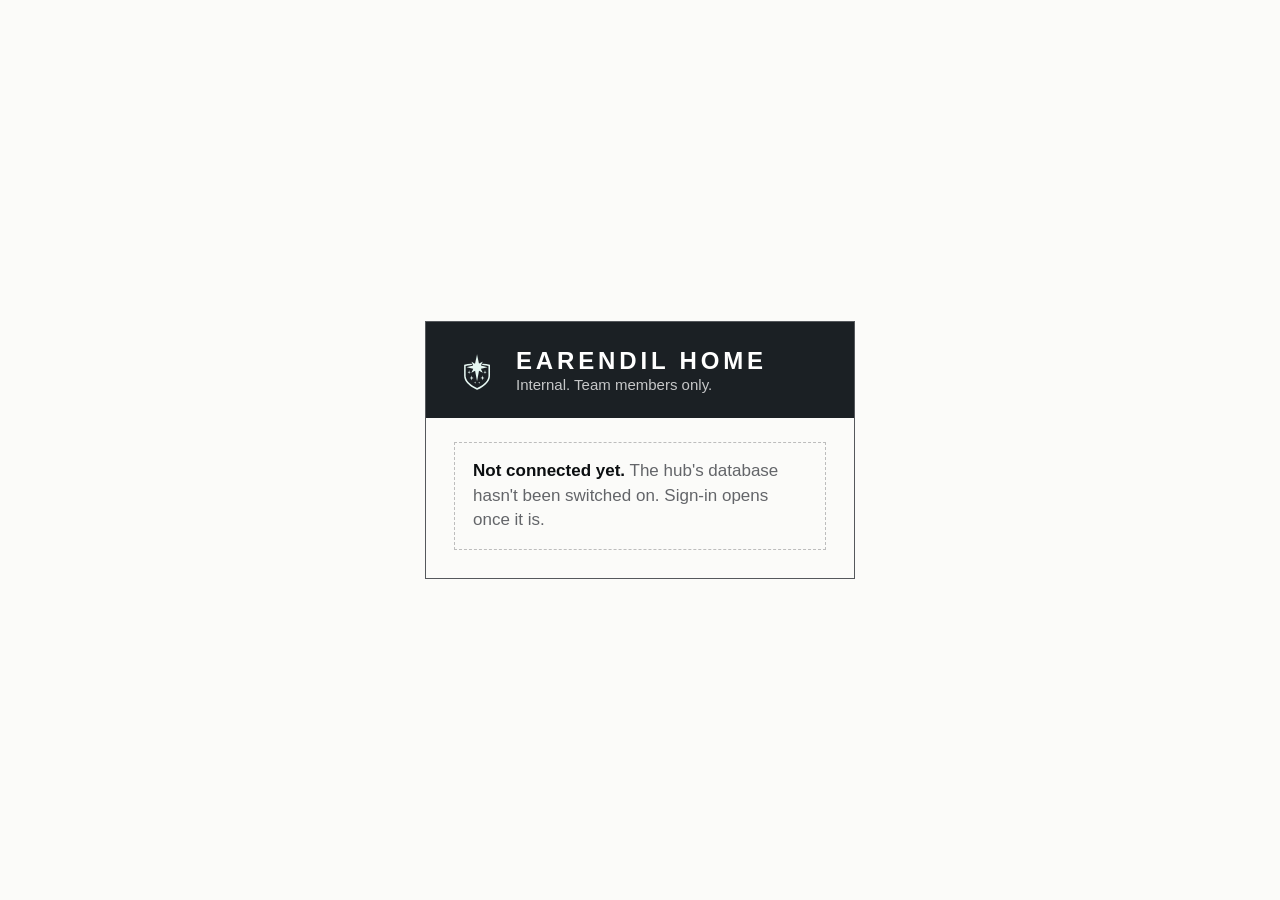
==== index.html @ f835bace "Earendil Home: hub front end Five sections (People, Home, Teams, Deal Tracker, CRM) in the light Ear" ====
<!doctype html>
<html lang="en">
<head>
<meta charset="utf-8">
<meta name="viewport" content="width=device-width, initial-scale=1">
<meta name="robots" content="noindex, nofollow">
<title>Earendil Home</title>
<link rel="icon" type="image/svg+xml" href="img/favicon.svg">
<link rel="preload" href="fonts/Rajdhani-SemiBold.woff2" as="font" type="font/woff2" crossorigin>
<link rel="stylesheet" href="css/app.css">
</head>
<body>
<div id="app"><p class="boot">Loading Earendil Home…</p></div>
<div id="layer"></div>
<div id="toast" role="status" aria-live="polite"></div>
<noscript><p class="boot">Earendil Home needs JavaScript switched on.</p></noscript>
<script type="module" src="js/app.js"></script>
</body>
</html>
---- css/app.css ----
/* Earendil Home. Light Earendil look (the Company Overview palette) applied to a tool.
   One colour: NATO bronze green, as a solid fill on a few boxes only. Never on text.
   Square corners, Rajdhani, bold box lines, no gradients, no status hues. */

@font-face { font-family: Rajdhani; font-weight: 400; font-display: swap; src: url("../fonts/Rajdhani-Regular.woff2") format("woff2"); }
@font-face { font-family: Rajdhani; font-weight: 500; font-display: swap; src: url("../fonts/Rajdhani-Medium.woff2") format("woff2"); }
@font-face { font-family: Rajdhani; font-weight: 600; font-display: swap; src: url("../fonts/Rajdhani-SemiBold.woff2") format("woff2"); }
@font-face { font-family: Rajdhani; font-weight: 700; font-display: swap; src: url("../fonts/Rajdhani-Bold.woff2") format("woff2"); }

:root {
  --ground: #FBFBF9;
  --ink: #0B0E10;
  --ink-2: #3F474C;
  --label: #55585C;
  --note: #636569;
  --panel: #F0F0F0;
  --band: #E4E4E4;
  --mid: #BDBDBD;
  --green: #4B5447;
  --chip: #1B2024;
  --white: #FFFFFF;
  --line: 1.6px solid #55585C;
  --hair: 1px solid rgba(11, 14, 16, 0.2);
  --font: Rajdhani, "Arial Narrow", Arial, sans-serif;
  --gutter: clamp(16px, 3.4vw, 44px);
  color-scheme: light;
}

*, *::before, *::after { box-sizing: border-box; }
html { -webkit-text-size-adjust: 100%; }
body {
  margin: 0; background: var(--ground); color: var(--ink);
  font-family: var(--font); font-size: 17px; font-weight: 500; line-height: 1.45;
  -webkit-font-smoothing: antialiased;
}
h1, h2, h3, h4, p, ul, ol, dl, dd, figure { margin: 0; padding: 0; }
ul, ol { list-style: none; }
button, input, select, textarea { font: inherit; color: inherit; border-radius: 0; }
button { cursor: pointer; background: none; border: 0; padding: 0; text-align: inherit; }
a { color: inherit; }
img { max-width: 100%; display: block; }
[hidden] { display: none !important; }
:focus-visible { outline: 2px solid var(--ink); outline-offset: 2px; }
.num { font-variant-numeric: tabular-nums; }
.boot { padding: 48px var(--gutter); color: var(--note); }

/* ---------- type ---------- */
.eyebrow { font-size: 13px; font-weight: 700; letter-spacing: 0.2em; text-transform: uppercase; color: var(--label); }
.h1 { font-size: clamp(34px, 4.4vw, 48px); font-weight: 700; line-height: 1.05; text-wrap: balance; }
.h2 { font-size: 24px; font-weight: 700; line-height: 1.15; }
.h3 { font-size: 19px; font-weight: 700; line-height: 1.2; }
.sub { color: var(--ink-2); }
.muted { color: var(--note); }
.small { font-size: 15px; }
.caps { font-size: 13px; font-weight: 700; letter-spacing: 0.14em; text-transform: uppercase; }

/* ---------- top bar and tabs ---------- */
.top { display: flex; align-items: center; justify-content: space-between; gap: 16px; padding: 16px var(--gutter) 14px; }
.brand { display: flex; align-items: center; gap: 12px; text-decoration: none; }
.brand__chip { width: 42px; height: 42px; background: var(--chip); display: grid; place-items: center; flex: none; }
.brand__chip img { width: 30px; height: 30px; }
.brand__name { font-size: 20px; font-weight: 700; letter-spacing: 0.16em; text-transform: uppercase; line-height: 1; }
.brand__name span { color: var(--label); font-weight: 600; }
.top__right { display: flex; align-items: center; gap: 16px; min-width: 0; }
.top__date { font-size: 13px; font-weight: 600; letter-spacing: 0.16em; text-transform: uppercase; color: var(--label); white-space: nowrap; }
.tabs-wrap { padding: 0 var(--gutter); overflow-x: auto; }
.tabs { display: grid; grid-template-columns: repeat(5, minmax(132px, 1fr)); border: var(--line); min-width: 660px; }
.tab {
  display: flex; align-items: baseline; justify-content: space-between; gap: 10px;
  padding: 13px 16px 12px; border-right: var(--line); text-decoration: none;
  font-size: 15px; font-weight: 700; letter-spacing: 0.14em; text-transform: uppercase; white-space: nowrap;
}
.tab:last-child { border-right: 0; }
.tab__n { font-size: 14px; font-weight: 600; letter-spacing: 0; color: var(--label); }
.tab:hover { background: var(--panel); }
.tab[aria-current="page"] { background: var(--green); color: var(--white); }
.tab[aria-current="page"] .tab__n { color: var(--white); opacity: 0.8; }

.notice { margin: 14px var(--gutter) 0; padding: 9px 14px; background: var(--band); font-size: 15px; font-weight: 600; display: flex; gap: 10px; align-items: baseline; flex-wrap: wrap; }
.notice b { font-weight: 700; letter-spacing: 0.14em; text-transform: uppercase; font-size: 13px; }

.page { padding: 34px var(--gutter) 90px; max-width: 1480px; margin: 0 auto; display: flex; flex-direction: column; gap: 28px; }
.page-head { display: flex; align-items: flex-end; justify-content: space-between; gap: 20px; flex-wrap: wrap; }
.page-head__text { display: flex; flex-direction: column; gap: 8px; min-width: 0; }
.actions { display: flex; gap: 10px; flex-wrap: wrap; align-items: center; }

/* ---------- buttons, tags ---------- */
.btn {
  display: inline-flex; align-items: center; justify-content: center; gap: 8px;
  padding: 9px 16px 8px; border: var(--line); background: var(--ground);
  font-size: 13px; font-weight: 700; letter-spacing: 0.14em; text-transform: uppercase; white-space: nowrap; text-decoration: none;
}
.btn:hover { background: var(--ink); color: var(--white); border-color: var(--ink); }
.btn--primary { background: var(--green); color: var(--white); border-color: var(--green); }
.btn--primary:hover { background: var(--ink); border-color: var(--ink); }
.btn--quiet { border: var(--hair); color: var(--ink-2); }
.btn--small { padding: 5px 10px 4px; font-size: 12px; }
.btn:disabled { opacity: 0.4; cursor: not-allowed; }
.btn:disabled:hover { background: var(--ground); color: inherit; border-color: #55585C; }
.link { text-decoration: underline; text-underline-offset: 3px; text-decoration-thickness: 1px; font-weight: 600; }
.link:hover { text-decoration-thickness: 2px; }
.tag { display: inline-block; padding: 2px 8px 1px; border: 1px solid var(--label); font-size: 12px; font-weight: 700; letter-spacing: 0.12em; text-transform: uppercase; color: var(--ink-2); white-space: nowrap; line-height: 1.5; }
.tag--solid { background: var(--ink); border-color: var(--ink); color: var(--white); }
.tag--grey { background: var(--band); border-color: var(--band); color: var(--ink); }
.sq { display: inline-block; width: 8px; height: 8px; background: var(--ink); margin-right: 7px; transform: translateY(-1px); flex: none; }
.sq--open { background: transparent; border: 1.6px solid var(--label); }

/* ---------- panels ---------- */
.grid { display: grid; gap: 22px; grid-template-columns: repeat(12, minmax(0, 1fr)); }
.span-8 { grid-column: span 8; } .span-7 { grid-column: span 7; } .span-6 { grid-column: span 6; }
.span-5 { grid-column: span 5; } .span-4 { grid-column: span 4; } .span-12 { grid-column: span 12; }
.panel { border: var(--line); background: var(--ground); display: flex; flex-direction: column; min-width: 0; }
.panel__head { display: flex; align-items: center; justify-content: space-between; gap: 12px; padding: 12px 18px 11px; border-bottom: var(--line); }
.panel__body { padding: 18px; display: flex; flex-direction: column; gap: 14px; flex: 1; min-width: 0; }
.panel--grey { background: var(--panel); }
.empty { padding: 16px 18px; border: 1px dashed var(--mid); color: var(--note); display: flex; flex-direction: column; gap: 10px; align-items: flex-start; }
.empty b { color: var(--ink); font-weight: 700; }

/* mission block with HUD brackets */
.mission { position: relative; padding: 34px 38px 30px; border: var(--line); display: flex; flex-direction: column; gap: 16px; min-width: 0; }
.mission::before, .mission::after { content: ""; position: absolute; width: 22px; height: 22px; pointer-events: none; }
.mission::before { top: 12px; left: 12px; border-top: 1.6px solid var(--label); border-left: 1.6px solid var(--label); }
.mission::after { bottom: 12px; right: 12px; border-bottom: 1.6px solid var(--label); border-right: 1.6px solid var(--label); }
.mission__line { font-size: clamp(30px, 3.8vw, 46px); font-weight: 700; line-height: 1.06; text-wrap: balance; max-width: 20ch; }
.mission__tag { font-size: 20px; font-weight: 700; letter-spacing: 0.04em; }
.mission__about { max-width: 66ch; color: var(--ink-2); }
.facts { display: flex; flex-wrap: wrap; border-top: var(--hair); margin-top: 6px; }
.fact { padding: 12px 22px 0 0; margin-right: 22px; display: flex; flex-direction: column; gap: 2px; }
.fact__v { font-size: 19px; font-weight: 700; line-height: 1.2; }

/* stats */
.stats { display: grid; grid-template-columns: repeat(5, minmax(0, 1fr)); border: var(--line); }
.stat { padding: 14px 18px 13px; border-right: var(--line); display: flex; flex-direction: column; gap: 2px; min-width: 0; }
.stat:last-child { border-right: 0; }
.stat__v { font-size: 32px; font-weight: 700; line-height: 1.05; font-variant-numeric: tabular-nums; }
.stat__note { font-size: 14px; color: var(--note); line-height: 1.3; }
.bignum { font-size: 68px; font-weight: 700; line-height: 0.95; font-variant-numeric: tabular-nums; }

/* stage bars (home) */
.stagebars { display: flex; flex-direction: column; gap: 7px; }
.stagebar { display: grid; grid-template-columns: 124px 1fr 22px; gap: 10px; align-items: center; font-size: 15px; font-weight: 600; }
.stagebar__track { height: 12px; background: var(--band); }
.stagebar__fill { height: 100%; background: var(--label); }
.stagebar--done .stagebar__fill { background: var(--green); }

/* lists */
.rows { display: flex; flex-direction: column; }
.row { display: flex; align-items: baseline; gap: 12px; padding: 10px 0; border-top: var(--hair); min-width: 0; }
.row:first-child { border-top: 0; padding-top: 0; }
.row:last-child { padding-bottom: 0; }
.row__main { flex: 1; min-width: 0; }
.row__title { font-weight: 600; overflow-wrap: anywhere; }
.row__meta { font-size: 14px; color: var(--note); }
.row__date { flex: none; width: 118px; font-size: 14px; font-weight: 700; letter-spacing: 0.06em; text-transform: uppercase; color: var(--ink-2); }
.row .tag { flex: none; align-self: center; }
.two-col { display: grid; grid-template-columns: repeat(2, minmax(0, 1fr)); gap: 18px 32px; align-items: start; }
.rowbtn { display: block; width: 100%; }
.rowbtn:hover .row__title { text-decoration: underline; text-underline-offset: 3px; }
.check { flex: none; width: 18px; height: 18px; border: var(--line); display: grid; place-items: center; transform: translateY(3px); background: var(--ground); }
.check[aria-checked="true"] { background: var(--ink); border-color: var(--ink); }
.check[aria-checked="true"]::after { content: ""; width: 8px; height: 8px; background: var(--white); }
.check[aria-checked="mixed"]::after { content: ""; width: 8px; height: 3px; background: var(--ink); }
.done .row__title { color: var(--note); text-decoration: line-through; }

.progress { height: 10px; background: var(--band); }
.progress__fill { height: 100%; background: var(--label); max-width: 100%; }
.goal { display: flex; flex-direction: column; gap: 6px; padding: 12px 0; border-top: var(--hair); }
.goal:first-child { border-top: 0; padding-top: 0; }
.goal__top { display: flex; justify-content: space-between; gap: 12px; align-items: baseline; }

/* products */
.prod-rows { display: flex; flex-direction: column; }
.prod-row { display: grid; grid-template-columns: 150px 1fr; gap: 18px; padding: 14px 0; border-top: var(--hair); }
.prod-row:first-child { border-top: 0; padding-top: 0; }
.prod-list { display: grid; grid-template-columns: repeat(auto-fill, minmax(230px, 1fr)); gap: 12px 22px; }
.prod__name { font-weight: 700; text-transform: uppercase; letter-spacing: 0.06em; }

/* people */
.cards { display: grid; grid-template-columns: repeat(auto-fill, minmax(290px, 1fr)); gap: 22px; }
.card { border: var(--line); background: var(--ground); display: flex; flex-direction: column; min-width: 0; text-align: left; width: 100%; }
button.card:hover, a.card:hover { background: var(--panel); }
.card__top { display: flex; gap: 14px; align-items: center; padding: 16px 18px; }
.avatar { width: 46px; height: 46px; background: var(--ink); color: var(--white); display: grid; place-items: center; font-weight: 700; font-size: 18px; letter-spacing: 0.04em; flex: none; }
.avatar--s { width: 26px; height: 26px; font-size: 11px; }
.avatar--l { width: 64px; height: 64px; font-size: 24px; }
.card__body { padding: 0 18px 16px; display: flex; flex-direction: column; gap: 6px; flex: 1; }
.card__foot { display: flex; gap: 16px; flex-wrap: wrap; padding: 10px 18px 9px; border-top: var(--hair); font-size: 14px; color: var(--ink-2); font-weight: 600; }
.sources { display: grid; grid-template-columns: repeat(3, minmax(0, 1fr)); border: var(--hair); }
.source { padding: 10px 14px; border-right: var(--hair); display: flex; flex-direction: column; gap: 2px; }
.source:last-child { border-right: 0; }

/* org tree */
.tree, .tree ul { display: flex; flex-direction: column; gap: 8px; }
.tree ul { margin: 8px 0 0 22px; padding-left: 20px; border-left: var(--line); }
.node { display: inline-flex; align-items: center; gap: 10px; padding: 7px 14px 6px 8px; border: var(--line); background: var(--ground); align-self: flex-start; }
.node:hover { background: var(--panel); }
.chips { display: flex; flex-wrap: wrap; gap: 8px; }
.person-chip { display: inline-flex; align-items: center; gap: 8px; padding: 3px 10px 3px 3px; border: var(--hair); font-weight: 600; font-size: 15px; background: var(--ground); }
.person-chip:hover { background: var(--panel); }

/* deals board */
.seg { display: inline-flex; border: var(--line); }
.seg button { padding: 7px 14px 6px; font-size: 13px; font-weight: 700; letter-spacing: 0.14em; text-transform: uppercase; border-right: var(--line); }
.seg button:last-child { border-right: 0; }
.seg button[aria-pressed="true"] { background: var(--ink); color: var(--white); }
.board-wrap { overflow-x: auto; }
.board { display: grid; grid-template-columns: repeat(5, minmax(226px, 1fr)); gap: 14px; min-width: 1190px; align-items: start; }
.col { border: var(--line); background: var(--panel); display: flex; flex-direction: column; min-height: 240px; }
.col__head { display: flex; justify-content: space-between; align-items: center; gap: 8px; min-height: 42px; padding: 0 12px; border-bottom: var(--line); background: var(--band); line-height: 1.2; }
.col--signed .col__head { background: var(--green); color: var(--white); }
.col__body { padding: 10px; display: flex; flex-direction: column; gap: 10px; flex: 1; }
.col.is-over { outline: 2px solid var(--ink); outline-offset: -2px; }
.deal { border: var(--hair); border-color: var(--label); background: var(--ground); padding: 11px 12px 10px; display: flex; flex-direction: column; gap: 5px; width: 100%; cursor: grab; }
.deal:hover { border-color: var(--ink); box-shadow: inset 0 0 0 1px var(--ink); }
.deal__name { font-weight: 700; font-size: 18px; line-height: 1.15; overflow-wrap: anywhere; }
.deal__meta { font-size: 14px; color: var(--note); line-height: 1.3; }
.deal__foot { display: flex; justify-content: space-between; align-items: center; gap: 8px; margin-top: 4px; font-size: 14px; font-weight: 600; }
.stalled { font-weight: 700; white-space: nowrap; }
.col__none { color: var(--note); font-size: 14px; padding: 4px 2px; }

/* tables */
.table-wrap { overflow-x: auto; border: var(--line); }
table { border-collapse: collapse; width: 100%; font-size: 16px; }
th { text-align: left; font-size: 12px; font-weight: 700; letter-spacing: 0.14em; text-transform: uppercase; color: var(--label); padding: 10px 14px 9px; border-bottom: var(--line); white-space: nowrap; background: var(--panel); }
td { padding: 10px 14px; border-top: var(--hair); vertical-align: top; }
tbody tr:first-child td { border-top: 0; }
tbody tr.clickable:hover { background: var(--panel); cursor: pointer; }
td.tight, th.tight { width: 1%; white-space: nowrap; }
td .name { font-weight: 700; }
.filters { display: flex; gap: 8px; flex-wrap: wrap; align-items: center; }
.filter { padding: 6px 12px 5px; border: var(--hair); font-size: 13px; font-weight: 700; letter-spacing: 0.12em; text-transform: uppercase; display: inline-flex; gap: 8px; align-items: baseline; background: var(--ground); }
.filter span { color: var(--label); letter-spacing: 0; font-weight: 600; }
.filter:hover { border-color: var(--ink); }
.filter[aria-pressed="true"] { background: var(--ink); color: var(--white); border-color: var(--ink); }
.filter[aria-pressed="true"] span { color: var(--white); opacity: 0.75; }
.search { flex: 1 1 240px; max-width: 380px; }
.selbar { position: sticky; bottom: 14px; display: flex; align-items: center; justify-content: space-between; gap: 14px; flex-wrap: wrap; padding: 12px 16px; background: var(--chip); color: var(--white); }
.selbar .btn { background: transparent; color: var(--white); border-color: var(--white); }
.selbar .btn:hover { background: var(--white); color: var(--ink); }

/* forms */
.input, .select, .textarea { width: 100%; padding: 9px 11px 8px; border: var(--line); background: var(--white); font-size: 17px; font-weight: 500; }
.textarea { min-height: 84px; resize: vertical; line-height: 1.4; }
.input::placeholder, .textarea::placeholder { color: var(--mid); }
.field { display: flex; flex-direction: column; gap: 5px; min-width: 0; }
.field__label { font-size: 12px; font-weight: 700; letter-spacing: 0.14em; text-transform: uppercase; color: var(--label); }
.field__hint { font-size: 14px; color: var(--note); }
.form { display: grid; grid-template-columns: repeat(2, minmax(0, 1fr)); gap: 16px 18px; }
.form .wide { grid-column: 1 / -1; }
.picks { border: var(--line); background: var(--white); max-height: 168px; overflow-y: auto; padding: 6px 10px; display: flex; flex-direction: column; }
.pick { display: flex; gap: 10px; align-items: center; padding: 4px 0; font-size: 16px; }
.pick input { width: 16px; height: 16px; accent-color: var(--ink); flex: none; }
.form-error { grid-column: 1 / -1; padding: 9px 12px; background: var(--ink); color: var(--white); font-weight: 600; }
.inline-add { display: flex; gap: 8px; }
.inline-add .input { flex: 1; }

/* drawer and dialog */
.scrim { position: fixed; inset: 0; background: rgba(11, 14, 16, 0.45); z-index: 40; display: flex; justify-content: flex-end; }
.scrim--center { justify-content: center; align-items: flex-start; padding: 5vh 16px; overflow-y: auto; z-index: 60; }
.drawer { width: min(620px, 100%); height: 100%; background: var(--ground); border-left: var(--line); display: flex; flex-direction: column; }
.drawer__head { display: flex; justify-content: space-between; align-items: flex-start; gap: 14px; padding: 20px 24px 16px; border-bottom: var(--line); }
.drawer__body { padding: 22px 24px 40px; overflow-y: auto; display: flex; flex-direction: column; gap: 24px; flex: 1; }
.dialog { width: min(680px, 100%); background: var(--ground); border: var(--line); display: flex; flex-direction: column; }
.dialog__head { display: flex; justify-content: space-between; align-items: center; gap: 14px; padding: 16px 22px 14px; border-bottom: var(--line); }
.dialog__body { padding: 20px 22px; }
.dialog__foot { display: flex; justify-content: space-between; gap: 12px; flex-wrap: wrap; padding: 14px 22px; border-top: var(--line); background: var(--panel); }
.x { width: 34px; height: 34px; border: var(--hair); display: grid; place-items: center; font-size: 20px; line-height: 1; flex: none; }
.x:hover { background: var(--ink); color: var(--white); }
.block { display: flex; flex-direction: column; gap: 10px; min-width: 0; }
.kv { display: grid; grid-template-columns: 132px 1fr; gap: 8px 16px; }
.kv dt { font-size: 12px; font-weight: 700; letter-spacing: 0.14em; text-transform: uppercase; color: var(--label); padding-top: 4px; }
.kv dd { min-width: 0; overflow-wrap: anywhere; }
.prose { white-space: pre-wrap; overflow-wrap: anywhere; }
.confirm { padding: 12px 14px; background: var(--band); display: flex; flex-direction: column; gap: 4px; }
.stage-pick { display: grid; grid-template-columns: repeat(5, 1fr); border: var(--line); }
.stage-pick button { padding: 8px 4px 7px; font-size: 12px; font-weight: 700; letter-spacing: 0.08em; text-transform: uppercase; border-right: var(--line); text-align: center; line-height: 1.2; }
.stage-pick button:last-child { border-right: 0; }
.stage-pick button:hover { background: var(--panel); }
.stage-pick button[aria-pressed="true"] { background: var(--green); color: var(--white); }
.note { padding: 10px 0; border-top: var(--hair); }
.note:first-child { border-top: 0; padding-top: 0; }

/* sign-in */
.gate { min-height: 100vh; display: grid; place-items: center; padding: 32px 16px; }
.gate__box { width: min(430px, 100%); border: var(--line); background: var(--ground); position: relative; }
.gate__head { background: var(--chip); color: var(--white); padding: 26px 28px 22px; display: flex; align-items: center; gap: 16px; }
.gate__head img { width: 46px; height: 46px; }
.gate__title { font-size: 24px; font-weight: 700; letter-spacing: 0.16em; text-transform: uppercase; line-height: 1.1; }
.gate__body { padding: 24px 28px 28px; display: flex; flex-direction: column; gap: 16px; }

#toast { position: fixed; left: 50%; bottom: 26px; transform: translateX(-50%); z-index: 80; background: var(--ink); color: var(--white); padding: 10px 18px 9px; font-weight: 600; max-width: calc(100vw - 32px); }
#toast:empty { display: none; }

/* ---------- narrow screens ---------- */
@media (max-width: 1080px) {
  .span-8, .span-7, .span-6, .span-5, .span-4 { grid-column: span 12; }
  .stats { grid-template-columns: repeat(2, minmax(0, 1fr)); }
  .stat { border-bottom: var(--line); }
  .stat:nth-child(even) { border-right: 0; }
  .stat:last-child { border-bottom: 0; grid-column: 1 / -1; }
}
@media (max-width: 640px) {
  body { font-size: 16px; }
  .top__date { display: none; }
  .mission { padding: 28px 22px 24px; }
  .form { grid-template-columns: 1fr; }
  .prod-row { grid-template-columns: 1fr; gap: 8px; }
  .kv { grid-template-columns: 1fr; gap: 2px 0; }
  .kv dd { padding-bottom: 8px; }
  .two-col { grid-template-columns: 1fr; }
  .row:has(> .row__date) { flex-wrap: wrap; row-gap: 2px; }
  .row__date { width: 100%; }
  .sources { grid-template-columns: 1fr; }
  .source { border-right: 0; border-bottom: var(--hair); }
  .source:last-child { border-bottom: 0; }
  .drawer__head, .drawer__body { padding-left: 16px; padding-right: 16px; }
  .scrim--center { padding: 0; }
  .dialog { min-height: 100vh; border: 0; }
}
@media (prefers-reduced-motion: no-preference) {
  .drawer { animation: slide 0.18s ease-out; }
  @keyframes slide { from { transform: translateX(24px); opacity: 0; } to { transform: none; opacity: 1; } }
}
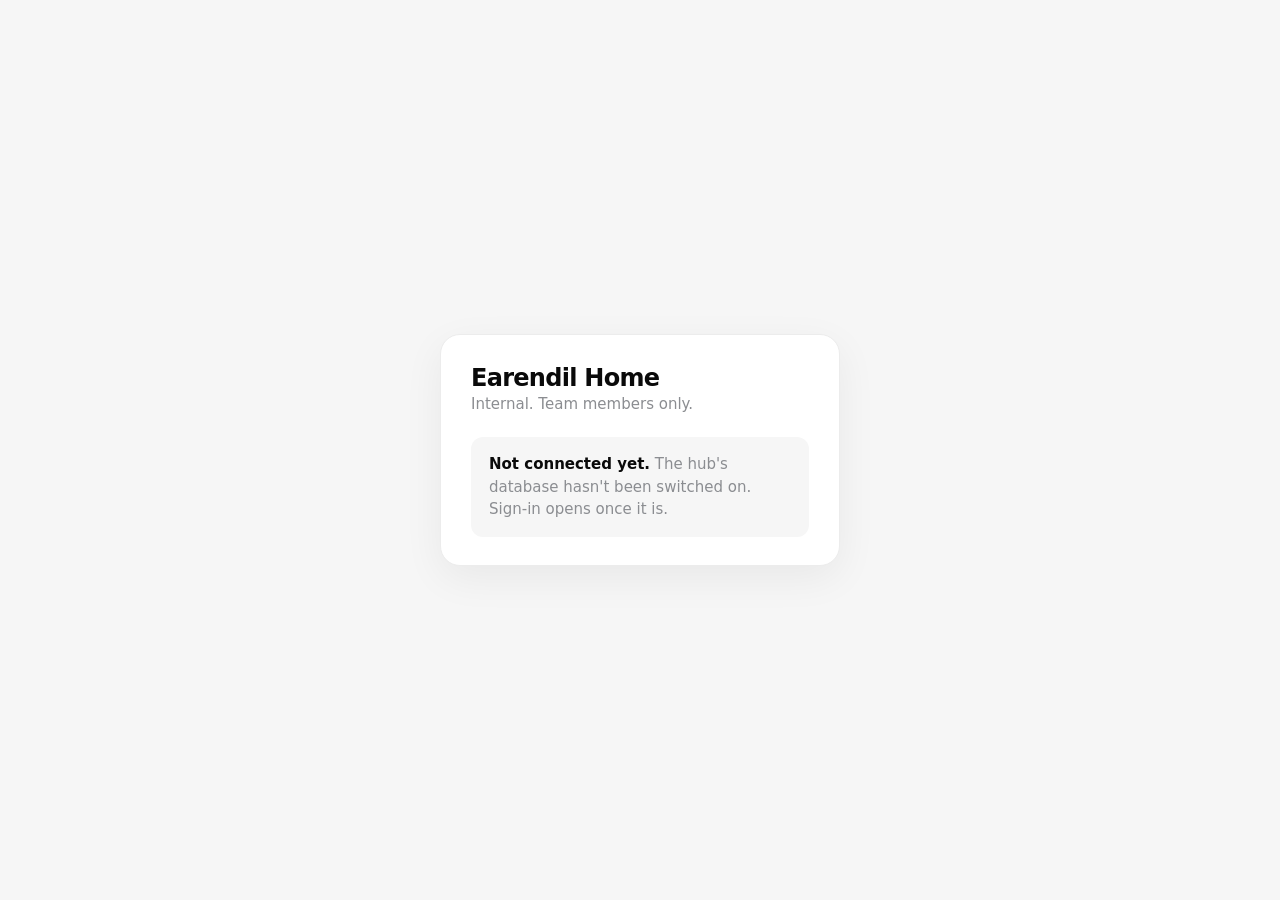
==== commit e99bf273: "New look: plain white tool style Inter, rounded cards, pill filters, tinted board columns with stage" ====
--- a/index.html
+++ b/index.html
@@ -4,9 +4,11 @@
 <meta charset="utf-8">
 <meta name="viewport" content="width=device-width, initial-scale=1">
 <meta name="robots" content="noindex, nofollow">
+<meta http-equiv="Content-Security-Policy" content="default-src 'self'; script-src 'self'; style-src 'self'; img-src 'self' data:; font-src 'self'; connect-src 'self' https://*.supabase.co wss://*.supabase.co; object-src 'none'; base-uri 'none'; form-action 'none'">
+<meta name="referrer" content="no-referrer">
 <title>Earendil Home</title>
 <link rel="icon" type="image/svg+xml" href="img/favicon.svg">
-<link rel="preload" href="fonts/Rajdhani-SemiBold.woff2" as="font" type="font/woff2" crossorigin>
+<link rel="preload" href="fonts/inter-latin-wght-normal.woff2" as="font" type="font/woff2" crossorigin>
 <link rel="stylesheet" href="css/app.css">
 </head>
 <body>
--- a/css/app.css
+++ b/css/app.css
@@ -1,308 +1,333 @@
-/* Earendil Home. Light Earendil look (the Company Overview palette) applied to a tool.
-   One colour: NATO bronze green, as a solid fill on a few boxes only. Never on text.
-   Square corners, Rajdhani, bold box lines, no gradients, no status hues. */
-
-@font-face { font-family: Rajdhani; font-weight: 400; font-display: swap; src: url("../fonts/Rajdhani-Regular.woff2") format("woff2"); }
-@font-face { font-family: Rajdhani; font-weight: 500; font-display: swap; src: url("../fonts/Rajdhani-Medium.woff2") format("woff2"); }
-@font-face { font-family: Rajdhani; font-weight: 600; font-display: swap; src: url("../fonts/Rajdhani-SemiBold.woff2") format("woff2"); }
-@font-face { font-family: Rajdhani; font-weight: 700; font-display: swap; src: url("../fonts/Rajdhani-Bold.woff2") format("woff2"); }
+/* Earendil Home. A plain, quiet tool look: white ground, Inter, soft rounded
+   cards, pill filters, and colour used only to carry meaning (deal stage,
+   stalled, people). */
+
+@font-face {
+  font-family: Inter; font-style: normal; font-display: swap; font-weight: 100 900;
+  src: url("../fonts/inter-latin-ext-wght-normal.woff2") format("woff2-variations");
+  unicode-range: U+0100-02BA, U+02BD-02C5, U+02C7-02CC, U+02CE-02D7, U+02DD-02FF, U+0304, U+0308, U+0329, U+1D00-1DBF, U+1E00-1E9F, U+1EF2-1EFF, U+2020, U+20A0-20AB, U+20AD-20C0, U+2113, U+2C60-2C7F, U+A720-A7FF;
+}
+@font-face {
+  font-family: Inter; font-style: normal; font-display: swap; font-weight: 100 900;
+  src: url("../fonts/inter-latin-wght-normal.woff2") format("woff2-variations");
+  unicode-range: U+0000-00FF, U+0131, U+0152-0153, U+02BB-02BC, U+02C6, U+02DA, U+02DC, U+0304, U+0308, U+0329, U+2000-206F, U+20AC, U+2122, U+2191, U+2193, U+2212, U+2215, U+FEFF, U+FFFD;
+}
 
 :root {
-  --ground: #FBFBF9;
-  --ink: #0B0E10;
-  --ink-2: #3F474C;
-  --label: #55585C;
-  --note: #636569;
-  --panel: #F0F0F0;
-  --band: #E4E4E4;
-  --mid: #BDBDBD;
-  --green: #4B5447;
-  --chip: #1B2024;
-  --white: #FFFFFF;
-  --line: 1.6px solid #55585C;
-  --hair: 1px solid rgba(11, 14, 16, 0.2);
-  --font: Rajdhani, "Arial Narrow", Arial, sans-serif;
-  --gutter: clamp(16px, 3.4vw, 44px);
+  --bg: #FFFFFF;
+  --ink: #0A0A0A;
+  --text-2: #55585C;
+  --muted: #8B8D91;
+  --faint: #B4B6BA;
+  --line: #ECECEC;
+  --line-2: #DEDEDE;
+  --soft: #F6F6F6;
+  --soft-2: #EFEFEF;
+
+  /* meaning-carrying colours */
+  --red: #E5484D;
+  --grey-dot: #9A9CA0;    --grey-tint: #F5F5F5;
+  --blue: #3E63DD;        --blue-tint: #F1F5FF;
+  --orange: #F5A524;      --orange-tint: #FFF6EA;
+  --green: #2EA567;       --green-tint: #EEF9F3;
+  --purple: #8E4EC6;      --purple-tint: #F7F2FD;
+
+  --r-s: 8px; --r-m: 12px; --r-l: 16px;
+  --font: Inter, system-ui, -apple-system, "Segoe UI", Arial, sans-serif;
+  --gutter: clamp(16px, 3.6vw, 48px);
   color-scheme: light;
 }
 
 *, *::before, *::after { box-sizing: border-box; }
 html { -webkit-text-size-adjust: 100%; }
 body {
-  margin: 0; background: var(--ground); color: var(--ink);
-  font-family: var(--font); font-size: 17px; font-weight: 500; line-height: 1.45;
-  -webkit-font-smoothing: antialiased;
+  margin: 0; background: var(--bg); color: var(--ink);
+  font-family: var(--font); font-size: 15px; font-weight: 400; line-height: 1.5;
+  -webkit-font-smoothing: antialiased; font-feature-settings: "cv11", "ss03";
 }
 h1, h2, h3, h4, p, ul, ol, dl, dd, figure { margin: 0; padding: 0; }
 ul, ol { list-style: none; }
-button, input, select, textarea { font: inherit; color: inherit; border-radius: 0; }
+button, input, select, textarea { font: inherit; color: inherit; }
 button { cursor: pointer; background: none; border: 0; padding: 0; text-align: inherit; }
 a { color: inherit; }
 img { max-width: 100%; display: block; }
 [hidden] { display: none !important; }
-:focus-visible { outline: 2px solid var(--ink); outline-offset: 2px; }
+:focus-visible { outline: 2px solid var(--ink); outline-offset: 2px; border-radius: 4px; }
 .num { font-variant-numeric: tabular-nums; }
-.boot { padding: 48px var(--gutter); color: var(--note); }
+.boot { padding: 48px var(--gutter); color: var(--muted); }
 
 /* ---------- type ---------- */
-.eyebrow { font-size: 13px; font-weight: 700; letter-spacing: 0.2em; text-transform: uppercase; color: var(--label); }
-.h1 { font-size: clamp(34px, 4.4vw, 48px); font-weight: 700; line-height: 1.05; text-wrap: balance; }
-.h2 { font-size: 24px; font-weight: 700; line-height: 1.15; }
-.h3 { font-size: 19px; font-weight: 700; line-height: 1.2; }
-.sub { color: var(--ink-2); }
-.muted { color: var(--note); }
-.small { font-size: 15px; }
-.caps { font-size: 13px; font-weight: 700; letter-spacing: 0.14em; text-transform: uppercase; }
+.eyebrow { font-size: 14px; font-weight: 500; color: var(--muted); }
+.h1 { font-size: clamp(30px, 3.6vw, 40px); font-weight: 700; line-height: 1.1; letter-spacing: -0.03em; text-wrap: balance; }
+.h2 { font-size: 22px; font-weight: 650; line-height: 1.2; letter-spacing: -0.02em; }
+.h3 { font-size: 16px; font-weight: 600; line-height: 1.3; letter-spacing: -0.01em; }
+.sub { color: var(--text-2); }
+.muted { color: var(--muted); }
+.small { font-size: 14px; }
+.caps { font-size: 14px; font-weight: 600; color: var(--ink); }
 
 /* ---------- top bar and tabs ---------- */
-.top { display: flex; align-items: center; justify-content: space-between; gap: 16px; padding: 16px var(--gutter) 14px; }
-.brand { display: flex; align-items: center; gap: 12px; text-decoration: none; }
-.brand__chip { width: 42px; height: 42px; background: var(--chip); display: grid; place-items: center; flex: none; }
-.brand__chip img { width: 30px; height: 30px; }
-.brand__name { font-size: 20px; font-weight: 700; letter-spacing: 0.16em; text-transform: uppercase; line-height: 1; }
-.brand__name span { color: var(--label); font-weight: 600; }
-.top__right { display: flex; align-items: center; gap: 16px; min-width: 0; }
-.top__date { font-size: 13px; font-weight: 600; letter-spacing: 0.16em; text-transform: uppercase; color: var(--label); white-space: nowrap; }
-.tabs-wrap { padding: 0 var(--gutter); overflow-x: auto; }
-.tabs { display: grid; grid-template-columns: repeat(5, minmax(132px, 1fr)); border: var(--line); min-width: 660px; }
+.top { display: flex; align-items: center; justify-content: space-between; gap: 16px; padding: 14px var(--gutter) 6px; }
+.brand { text-decoration: none; }
+.brand__name { font-size: 15px; font-weight: 500; color: var(--text-2); }
+.brand__name b { font-weight: 650; color: var(--ink); }
+.top__right { display: flex; align-items: center; gap: 14px; min-width: 0; }
+.top__date { font-size: 12px; font-weight: 500; letter-spacing: 0.08em; text-transform: uppercase; color: var(--muted); white-space: nowrap; }
+.tabs-wrap { padding: 0 var(--gutter); overflow-x: auto; border-bottom: 1px solid var(--line); scrollbar-width: none; }
+.tabs-wrap::-webkit-scrollbar { display: none; }
+.tabs { display: flex; gap: 30px; min-width: max-content; }
 .tab {
-  display: flex; align-items: baseline; justify-content: space-between; gap: 10px;
-  padding: 13px 16px 12px; border-right: var(--line); text-decoration: none;
-  font-size: 15px; font-weight: 700; letter-spacing: 0.14em; text-transform: uppercase; white-space: nowrap;
-}
-.tab:last-child { border-right: 0; }
-.tab__n { font-size: 14px; font-weight: 600; letter-spacing: 0; color: var(--label); }
-.tab:hover { background: var(--panel); }
-.tab[aria-current="page"] { background: var(--green); color: var(--white); }
-.tab[aria-current="page"] .tab__n { color: var(--white); opacity: 0.8; }
-
-.notice { margin: 14px var(--gutter) 0; padding: 9px 14px; background: var(--band); font-size: 15px; font-weight: 600; display: flex; gap: 10px; align-items: baseline; flex-wrap: wrap; }
-.notice b { font-weight: 700; letter-spacing: 0.14em; text-transform: uppercase; font-size: 13px; }
-
-.page { padding: 34px var(--gutter) 90px; max-width: 1480px; margin: 0 auto; display: flex; flex-direction: column; gap: 28px; }
+  display: inline-flex; align-items: baseline; gap: 7px; padding: 12px 2px 11px;
+  border-bottom: 2px solid transparent; text-decoration: none; white-space: nowrap;
+  font-size: 15px; font-weight: 500; color: var(--muted);
+}
+.tab__n { font-size: 14px; font-weight: 400; color: var(--faint); }
+.tab:hover { color: var(--ink); }
+.tab[aria-current="page"] { color: var(--ink); font-weight: 600; border-bottom-color: var(--ink); }
+.tab[aria-current="page"] .tab__n { color: var(--muted); }
+
+.notice { margin: 16px var(--gutter) 0; padding: 10px 14px; background: var(--soft); border-radius: var(--r-m); font-size: 14px; color: var(--text-2); display: flex; gap: 8px; align-items: baseline; flex-wrap: wrap; }
+.notice b { font-weight: 600; color: var(--ink); }
+
+.page { padding: 36px var(--gutter) 96px; max-width: 1440px; margin: 0 auto; display: flex; flex-direction: column; gap: 28px; }
 .page-head { display: flex; align-items: flex-end; justify-content: space-between; gap: 20px; flex-wrap: wrap; }
-.page-head__text { display: flex; flex-direction: column; gap: 8px; min-width: 0; }
-.actions { display: flex; gap: 10px; flex-wrap: wrap; align-items: center; }
+.page-head__text { display: flex; flex-direction: column; gap: 6px; min-width: 0; }
+.page-head__text .sub { font-size: 16px; }
+.actions { display: flex; gap: 8px; flex-wrap: wrap; align-items: center; }
 
 /* ---------- buttons, tags ---------- */
 .btn {
   display: inline-flex; align-items: center; justify-content: center; gap: 8px;
-  padding: 9px 16px 8px; border: var(--line); background: var(--ground);
-  font-size: 13px; font-weight: 700; letter-spacing: 0.14em; text-transform: uppercase; white-space: nowrap; text-decoration: none;
-}
-.btn:hover { background: var(--ink); color: var(--white); border-color: var(--ink); }
-.btn--primary { background: var(--green); color: var(--white); border-color: var(--green); }
-.btn--primary:hover { background: var(--ink); border-color: var(--ink); }
-.btn--quiet { border: var(--hair); color: var(--ink-2); }
-.btn--small { padding: 5px 10px 4px; font-size: 12px; }
-.btn:disabled { opacity: 0.4; cursor: not-allowed; }
-.btn:disabled:hover { background: var(--ground); color: inherit; border-color: #55585C; }
-.link { text-decoration: underline; text-underline-offset: 3px; text-decoration-thickness: 1px; font-weight: 600; }
-.link:hover { text-decoration-thickness: 2px; }
-.tag { display: inline-block; padding: 2px 8px 1px; border: 1px solid var(--label); font-size: 12px; font-weight: 700; letter-spacing: 0.12em; text-transform: uppercase; color: var(--ink-2); white-space: nowrap; line-height: 1.5; }
-.tag--solid { background: var(--ink); border-color: var(--ink); color: var(--white); }
-.tag--grey { background: var(--band); border-color: var(--band); color: var(--ink); }
-.sq { display: inline-block; width: 8px; height: 8px; background: var(--ink); margin-right: 7px; transform: translateY(-1px); flex: none; }
-.sq--open { background: transparent; border: 1.6px solid var(--label); }
+  padding: 9px 14px; border: 1px solid var(--line-2); border-radius: 10px; background: var(--bg);
+  font-size: 14px; font-weight: 550; white-space: nowrap; text-decoration: none; line-height: 1.2;
+}
+.btn:hover { background: var(--soft); }
+.btn--primary { background: var(--ink); color: #fff; border-color: var(--ink); }
+.btn--primary:hover { background: #2A2A2A; border-color: #2A2A2A; }
+.btn--quiet { border-color: transparent; color: var(--muted); }
+.btn--quiet:hover { color: var(--ink); }
+.btn--small { padding: 5px 10px; font-size: 13px; border-radius: var(--r-s); }
+.btn:disabled, .btn[aria-disabled="true"] { opacity: 0.4; cursor: not-allowed; pointer-events: none; }
+.link { text-decoration: underline; text-underline-offset: 3px; text-decoration-color: var(--line-2); font-weight: 500; }
+.link:hover { text-decoration-color: var(--ink); }
+.tag { display: inline-block; padding: 2px 9px; border: 1px solid var(--line-2); border-radius: 999px; font-size: 12px; font-weight: 500; color: var(--text-2); white-space: nowrap; line-height: 1.5; background: var(--bg); }
+.tag--solid { background: var(--ink); border-color: var(--ink); color: #fff; }
+.tag--grey { background: var(--soft); border-color: var(--soft); }
+.sq { display: inline-block; width: 7px; height: 7px; border-radius: 50%; background: var(--ink); margin-right: 8px; transform: translateY(-1px); flex: none; }
+.sq--open { background: var(--faint); }
+.sq--ring { background: transparent; box-shadow: inset 0 0 0 1.5px var(--muted); }
 
 /* ---------- panels ---------- */
-.grid { display: grid; gap: 22px; grid-template-columns: repeat(12, minmax(0, 1fr)); }
+.grid { display: grid; gap: 20px; grid-template-columns: repeat(12, minmax(0, 1fr)); align-items: start; }
 .span-8 { grid-column: span 8; } .span-7 { grid-column: span 7; } .span-6 { grid-column: span 6; }
 .span-5 { grid-column: span 5; } .span-4 { grid-column: span 4; } .span-12 { grid-column: span 12; }
-.panel { border: var(--line); background: var(--ground); display: flex; flex-direction: column; min-width: 0; }
-.panel__head { display: flex; align-items: center; justify-content: space-between; gap: 12px; padding: 12px 18px 11px; border-bottom: var(--line); }
-.panel__body { padding: 18px; display: flex; flex-direction: column; gap: 14px; flex: 1; min-width: 0; }
-.panel--grey { background: var(--panel); }
-.empty { padding: 16px 18px; border: 1px dashed var(--mid); color: var(--note); display: flex; flex-direction: column; gap: 10px; align-items: flex-start; }
-.empty b { color: var(--ink); font-weight: 700; }
-
-/* mission block with HUD brackets */
-.mission { position: relative; padding: 34px 38px 30px; border: var(--line); display: flex; flex-direction: column; gap: 16px; min-width: 0; }
-.mission::before, .mission::after { content: ""; position: absolute; width: 22px; height: 22px; pointer-events: none; }
-.mission::before { top: 12px; left: 12px; border-top: 1.6px solid var(--label); border-left: 1.6px solid var(--label); }
-.mission::after { bottom: 12px; right: 12px; border-bottom: 1.6px solid var(--label); border-right: 1.6px solid var(--label); }
-.mission__line { font-size: clamp(30px, 3.8vw, 46px); font-weight: 700; line-height: 1.06; text-wrap: balance; max-width: 20ch; }
-.mission__tag { font-size: 20px; font-weight: 700; letter-spacing: 0.04em; }
-.mission__about { max-width: 66ch; color: var(--ink-2); }
-.facts { display: flex; flex-wrap: wrap; border-top: var(--hair); margin-top: 6px; }
-.fact { padding: 12px 22px 0 0; margin-right: 22px; display: flex; flex-direction: column; gap: 2px; }
-.fact__v { font-size: 19px; font-weight: 700; line-height: 1.2; }
-
-/* stats */
-.stats { display: grid; grid-template-columns: repeat(5, minmax(0, 1fr)); border: var(--line); }
-.stat { padding: 14px 18px 13px; border-right: var(--line); display: flex; flex-direction: column; gap: 2px; min-width: 0; }
-.stat:last-child { border-right: 0; }
-.stat__v { font-size: 32px; font-weight: 700; line-height: 1.05; font-variant-numeric: tabular-nums; }
-.stat__note { font-size: 14px; color: var(--note); line-height: 1.3; }
-.bignum { font-size: 68px; font-weight: 700; line-height: 0.95; font-variant-numeric: tabular-nums; }
-
-/* stage bars (home) */
-.stagebars { display: flex; flex-direction: column; gap: 7px; }
-.stagebar { display: grid; grid-template-columns: 124px 1fr 22px; gap: 10px; align-items: center; font-size: 15px; font-weight: 600; }
-.stagebar__track { height: 12px; background: var(--band); }
-.stagebar__fill { height: 100%; background: var(--label); }
-.stagebar--done .stagebar__fill { background: var(--green); }
+.panel { border: 1px solid var(--line); border-radius: var(--r-l); background: var(--bg); display: flex; flex-direction: column; min-width: 0; }
+.panel__head { display: flex; align-items: center; justify-content: space-between; gap: 12px; padding: 16px 20px 0; min-height: 46px; }
+.panel__body { padding: 12px 20px 20px; display: flex; flex-direction: column; gap: 14px; flex: 1; min-width: 0; }
+.panel--grey { background: var(--soft); border-color: var(--soft); }
+.empty { padding: 16px 18px; background: var(--soft); border-radius: var(--r-m); color: var(--muted); display: flex; flex-direction: column; gap: 10px; align-items: flex-start; }
+.empty b { color: var(--ink); font-weight: 600; }
+
+/* mission */
+.mission { padding: 4px 0 0; display: flex; flex-direction: column; gap: 14px; min-width: 0; }
+.mission__line { font-size: clamp(26px, 3vw, 36px); font-weight: 700; line-height: 1.12; letter-spacing: -0.03em; text-wrap: balance; max-width: 22ch; }
+.mission__tag { font-size: 17px; font-weight: 600; }
+.mission__about { max-width: 68ch; color: var(--text-2); font-size: 16px; }
+.facts { display: grid; grid-template-columns: repeat(auto-fit, minmax(138px, 1fr)); gap: 12px; margin-top: 8px; }
+.fact { padding: 14px 16px; border: 1px solid var(--line); border-radius: 14px; display: flex; flex-direction: column; gap: 4px; }
+.fact__v { font-size: 15px; font-weight: 600; line-height: 1.3; letter-spacing: -0.01em; }
+
+/* stats: big numbers with a label under each */
+.stats { display: flex; flex-wrap: wrap; gap: 14px 44px; }
+.stat { display: flex; flex-direction: column; gap: 2px; min-width: 0; }
+.stat__v { font-size: 30px; font-weight: 650; line-height: 1.15; letter-spacing: -0.03em; font-variant-numeric: tabular-nums; }
+.stat__v--red { color: var(--red); }
+.stat__note { font-size: 14px; color: var(--muted); line-height: 1.35; }
+.bignum { font-size: 52px; font-weight: 700; line-height: 1; letter-spacing: -0.04em; font-variant-numeric: tabular-nums; }
+.stagebar-all { display: flex; height: 8px; border-radius: 999px; overflow: hidden; background: var(--soft-2); max-width: 900px; }
+.stagebar-all span { display: block; height: 100%; }
+
+/* stage colours */
+.c-lead { background: var(--grey-dot); } .c-conversation { background: var(--blue); } .c-negotiating { background: var(--orange); }
+.c-signed { background: var(--green); } .c-closed { background: var(--purple); }
+
+.stagebars { display: flex; flex-direction: column; gap: 9px; }
+.stagebar { display: grid; grid-template-columns: 122px 1fr 20px; gap: 10px; align-items: center; font-size: 14px; }
+.stagebar__track { height: 8px; background: var(--soft-2); border-radius: 999px; overflow: hidden; }
+.stagebar__fill { height: 100%; border-radius: 999px; }
 
 /* lists */
 .rows { display: flex; flex-direction: column; }
-.row { display: flex; align-items: baseline; gap: 12px; padding: 10px 0; border-top: var(--hair); min-width: 0; }
-.row:first-child { border-top: 0; padding-top: 0; }
-.row:last-child { padding-bottom: 0; }
+.row { display: flex; align-items: baseline; gap: 12px; padding: 11px 0; border-top: 1px solid var(--line); min-width: 0; }
+.row:first-child { border-top: 0; padding-top: 2px; }
+.row:last-child { padding-bottom: 2px; }
 .row__main { flex: 1; min-width: 0; }
-.row__title { font-weight: 600; overflow-wrap: anywhere; }
-.row__meta { font-size: 14px; color: var(--note); }
-.row__date { flex: none; width: 118px; font-size: 14px; font-weight: 700; letter-spacing: 0.06em; text-transform: uppercase; color: var(--ink-2); }
+.row__title { font-weight: 500; overflow-wrap: anywhere; }
+.row__meta { font-size: 13px; color: var(--muted); }
+.row__date { flex: none; width: 112px; font-size: 13px; color: var(--muted); font-variant-numeric: tabular-nums; }
 .row .tag { flex: none; align-self: center; }
-.two-col { display: grid; grid-template-columns: repeat(2, minmax(0, 1fr)); gap: 18px 32px; align-items: start; }
+.two-col { display: grid; grid-template-columns: repeat(2, minmax(0, 1fr)); gap: 18px 36px; align-items: start; }
 .rowbtn { display: block; width: 100%; }
-.rowbtn:hover .row__title { text-decoration: underline; text-underline-offset: 3px; }
-.check { flex: none; width: 18px; height: 18px; border: var(--line); display: grid; place-items: center; transform: translateY(3px); background: var(--ground); }
+.rowbtn:hover .row__title { text-decoration: underline; text-underline-offset: 3px; text-decoration-color: var(--line-2); }
+.check { flex: none; width: 19px; height: 19px; border: 1.5px solid var(--faint); border-radius: 50%; display: grid; place-items: center; transform: translateY(4px); background: var(--bg); }
+.check:hover { border-color: var(--ink); }
 .check[aria-checked="true"] { background: var(--ink); border-color: var(--ink); }
-.check[aria-checked="true"]::after { content: ""; width: 8px; height: 8px; background: var(--white); }
-.check[aria-checked="mixed"]::after { content: ""; width: 8px; height: 3px; background: var(--ink); }
-.done .row__title { color: var(--note); text-decoration: line-through; }
-
-.progress { height: 10px; background: var(--band); }
-.progress__fill { height: 100%; background: var(--label); max-width: 100%; }
-.goal { display: flex; flex-direction: column; gap: 6px; padding: 12px 0; border-top: var(--hair); }
-.goal:first-child { border-top: 0; padding-top: 0; }
+.check[aria-checked="true"]::after { content: ""; width: 9px; height: 5px; border-left: 2px solid #fff; border-bottom: 2px solid #fff; transform: rotate(-45deg) translate(1px, -1px); }
+.check[aria-checked="mixed"]::after { content: ""; width: 7px; height: 7px; border-radius: 50%; background: var(--orange); }
+.done .row__title { color: var(--muted); text-decoration: line-through; }
+
+.progress { height: 8px; background: var(--soft-2); border-radius: 999px; overflow: hidden; }
+.progress__fill { height: 100%; background: var(--ink); border-radius: 999px; max-width: 100%; }
+.goal { display: flex; flex-direction: column; gap: 7px; padding: 12px 0; border-top: 1px solid var(--line); }
+.goal:first-child { border-top: 0; padding-top: 2px; }
 .goal__top { display: flex; justify-content: space-between; gap: 12px; align-items: baseline; }
 
 /* products */
 .prod-rows { display: flex; flex-direction: column; }
-.prod-row { display: grid; grid-template-columns: 150px 1fr; gap: 18px; padding: 14px 0; border-top: var(--hair); }
-.prod-row:first-child { border-top: 0; padding-top: 0; }
-.prod-list { display: grid; grid-template-columns: repeat(auto-fill, minmax(230px, 1fr)); gap: 12px 22px; }
-.prod__name { font-weight: 700; text-transform: uppercase; letter-spacing: 0.06em; }
+.prod-row { display: grid; grid-template-columns: 120px 1fr; gap: 18px; padding: 16px 0; border-top: 1px solid var(--line); }
+.prod-row:first-child { border-top: 0; padding-top: 2px; }
+.prod-row > .caps { color: var(--muted); font-weight: 500; }
+.prod-list { display: grid; grid-template-columns: repeat(auto-fill, minmax(230px, 1fr)); gap: 14px 24px; }
+.prod__name { font-weight: 600; }
 
 /* people */
-.cards { display: grid; grid-template-columns: repeat(auto-fill, minmax(290px, 1fr)); gap: 22px; }
-.card { border: var(--line); background: var(--ground); display: flex; flex-direction: column; min-width: 0; text-align: left; width: 100%; }
-button.card:hover, a.card:hover { background: var(--panel); }
-.card__top { display: flex; gap: 14px; align-items: center; padding: 16px 18px; }
-.avatar { width: 46px; height: 46px; background: var(--ink); color: var(--white); display: grid; place-items: center; font-weight: 700; font-size: 18px; letter-spacing: 0.04em; flex: none; }
-.avatar--s { width: 26px; height: 26px; font-size: 11px; }
-.avatar--l { width: 64px; height: 64px; font-size: 24px; }
-.card__body { padding: 0 18px 16px; display: flex; flex-direction: column; gap: 6px; flex: 1; }
-.card__foot { display: flex; gap: 16px; flex-wrap: wrap; padding: 10px 18px 9px; border-top: var(--hair); font-size: 14px; color: var(--ink-2); font-weight: 600; }
-.sources { display: grid; grid-template-columns: repeat(3, minmax(0, 1fr)); border: var(--hair); }
-.source { padding: 10px 14px; border-right: var(--hair); display: flex; flex-direction: column; gap: 2px; }
-.source:last-child { border-right: 0; }
+.cards { display: grid; grid-template-columns: repeat(auto-fill, minmax(290px, 1fr)); gap: 18px; }
+.card { border: 1px solid var(--line); border-radius: var(--r-l); background: var(--bg); display: flex; flex-direction: column; min-width: 0; text-align: left; width: 100%; transition: border-color 0.12s, box-shadow 0.12s; }
+button.card:hover, a.card:hover { border-color: var(--ink); }
+.card__top { display: flex; gap: 12px; align-items: center; padding: 18px 20px 14px; }
+.avatar { width: 42px; height: 42px; border-radius: 50%; background: var(--ink); color: #fff; display: grid; place-items: center; font-weight: 600; font-size: 15px; flex: none; letter-spacing: 0.01em; }
+.avatar--s { width: 24px; height: 24px; font-size: 10px; }
+.avatar--l { width: 56px; height: 56px; font-size: 20px; }
+.lavatar { width: 34px; height: 34px; border-radius: 9px; display: grid; place-items: center; font-weight: 600; font-size: 15px; flex: none; }
+.card__body { padding: 0 20px 16px; display: flex; flex-direction: column; gap: 5px; flex: 1; }
+.card__foot { display: flex; gap: 14px; flex-wrap: wrap; padding: 12px 20px; border-top: 1px solid var(--line); font-size: 13px; color: var(--muted); }
+.sources { display: flex; flex-direction: column; }
+.source { padding: 12px 0; border-top: 1px solid var(--line); display: flex; justify-content: space-between; align-items: center; gap: 12px; }
+.source:first-child { border-top: 0; padding-top: 2px; }
+.source:last-child { padding-bottom: 2px; }
+.source .caps { font-weight: 600; }
 
 /* org tree */
 .tree, .tree ul { display: flex; flex-direction: column; gap: 8px; }
-.tree ul { margin: 8px 0 0 22px; padding-left: 20px; border-left: var(--line); }
-.node { display: inline-flex; align-items: center; gap: 10px; padding: 7px 14px 6px 8px; border: var(--line); background: var(--ground); align-self: flex-start; }
-.node:hover { background: var(--panel); }
+.tree ul { margin: 8px 0 0 18px; padding-left: 20px; border-left: 1px solid var(--line-2); }
+.node { display: inline-flex; align-items: center; gap: 9px; padding: 6px 14px 6px 6px; border: 1px solid var(--line); border-radius: 999px; background: var(--bg); align-self: flex-start; }
+.node:hover { border-color: var(--ink); }
+.node b { font-weight: 600; }
 .chips { display: flex; flex-wrap: wrap; gap: 8px; }
-.person-chip { display: inline-flex; align-items: center; gap: 8px; padding: 3px 10px 3px 3px; border: var(--hair); font-weight: 600; font-size: 15px; background: var(--ground); }
-.person-chip:hover { background: var(--panel); }
+.person-chip { display: inline-flex; align-items: center; gap: 8px; padding: 4px 12px 4px 4px; border: 1px solid var(--line); border-radius: 999px; font-weight: 500; font-size: 14px; background: var(--bg); }
+.person-chip:hover { border-color: var(--ink); }
+
+/* segmented control */
+.seg, .stage-pick { display: inline-flex; padding: 3px; background: var(--soft-2); border-radius: 10px; gap: 2px; }
+.seg button, .stage-pick button { padding: 6px 12px; font-size: 14px; font-weight: 500; color: var(--text-2); border-radius: 7px; text-align: center; line-height: 1.25; }
+.seg button:hover, .stage-pick button:hover { color: var(--ink); }
+.seg button[aria-pressed="true"], .stage-pick button[aria-pressed="true"] { background: var(--bg); color: var(--ink); font-weight: 600; box-shadow: 0 1px 2px rgba(0, 0, 0, 0.08); }
+.stage-pick { display: grid; grid-template-columns: repeat(5, 1fr); }
+.stage-pick button { padding: 7px 4px; font-size: 13px; }
 
 /* deals board */
-.seg { display: inline-flex; border: var(--line); }
-.seg button { padding: 7px 14px 6px; font-size: 13px; font-weight: 700; letter-spacing: 0.14em; text-transform: uppercase; border-right: var(--line); }
-.seg button:last-child { border-right: 0; }
-.seg button[aria-pressed="true"] { background: var(--ink); color: var(--white); }
-.board-wrap { overflow-x: auto; }
-.board { display: grid; grid-template-columns: repeat(5, minmax(226px, 1fr)); gap: 14px; min-width: 1190px; align-items: start; }
-.col { border: var(--line); background: var(--panel); display: flex; flex-direction: column; min-height: 240px; }
-.col__head { display: flex; justify-content: space-between; align-items: center; gap: 8px; min-height: 42px; padding: 0 12px; border-bottom: var(--line); background: var(--band); line-height: 1.2; }
-.col--signed .col__head { background: var(--green); color: var(--white); }
-.col__body { padding: 10px; display: flex; flex-direction: column; gap: 10px; flex: 1; }
+.board-wrap { overflow-x: auto; margin: 0 calc(var(--gutter) * -1); padding: 0 var(--gutter) 6px; }
+.board { display: grid; grid-template-columns: repeat(5, minmax(236px, 1fr)); gap: 14px; min-width: 1230px; align-items: start; }
+.col { border-radius: var(--r-l); background: var(--grey-tint); display: flex; flex-direction: column; min-height: 220px; padding: 6px; }
+.col--conversation { background: var(--blue-tint); } .col--negotiating { background: var(--orange-tint); }
+.col--signed { background: var(--green-tint); } .col--closed { background: var(--purple-tint); }
+.col__head { display: flex; justify-content: space-between; align-items: center; gap: 8px; padding: 10px 10px 8px; }
+.col__title { display: inline-flex; align-items: center; gap: 8px; font-size: 14px; font-weight: 600; }
+.col__title .dot { width: 8px; height: 8px; border-radius: 50%; flex: none; }
+.col__title .n { color: var(--muted); font-weight: 400; }
+.col__sum { font-size: 14px; font-weight: 600; }
+.col__body { padding: 4px; display: flex; flex-direction: column; gap: 10px; flex: 1; }
 .col.is-over { outline: 2px solid var(--ink); outline-offset: -2px; }
-.deal { border: var(--hair); border-color: var(--label); background: var(--ground); padding: 11px 12px 10px; display: flex; flex-direction: column; gap: 5px; width: 100%; cursor: grab; }
-.deal:hover { border-color: var(--ink); box-shadow: inset 0 0 0 1px var(--ink); }
-.deal__name { font-weight: 700; font-size: 18px; line-height: 1.15; overflow-wrap: anywhere; }
-.deal__meta { font-size: 14px; color: var(--note); line-height: 1.3; }
-.deal__foot { display: flex; justify-content: space-between; align-items: center; gap: 8px; margin-top: 4px; font-size: 14px; font-weight: 600; }
-.stalled { font-weight: 700; white-space: nowrap; }
-.col__none { color: var(--note); font-size: 14px; padding: 4px 2px; }
+.deal { border: 1px solid rgba(0, 0, 0, 0.05); border-radius: var(--r-m); background: var(--bg); padding: 13px 14px 12px; display: flex; flex-direction: column; gap: 10px; width: 100%; cursor: grab; box-shadow: 0 1px 2px rgba(0, 0, 0, 0.04); }
+.deal:hover { border-color: rgba(0, 0, 0, 0.25); }
+.deal__top { display: flex; gap: 11px; align-items: flex-start; }
+.deal__name { font-weight: 600; font-size: 15px; line-height: 1.3; overflow-wrap: anywhere; letter-spacing: -0.01em; }
+.deal__meta { font-size: 13px; color: var(--muted); line-height: 1.35; margin-top: 2px; }
+.deal__foot { display: flex; justify-content: space-between; align-items: center; gap: 8px; font-size: 13px; min-height: 24px; }
+.deal__left { display: inline-flex; align-items: center; gap: 9px; min-width: 0; }
+.deal__size { font-weight: 600; font-size: 14px; white-space: nowrap; margin-top: 6px; }
+.stalled { color: var(--red); font-weight: 500; white-space: nowrap; display: inline-flex; align-items: center; gap: 6px; }
+.stalled::before { content: ""; width: 7px; height: 7px; border-radius: 50%; background: var(--red); }
+.col__none { color: var(--faint); font-size: 14px; padding: 6px 8px; }
 
 /* tables */
-.table-wrap { overflow-x: auto; border: var(--line); }
-table { border-collapse: collapse; width: 100%; font-size: 16px; }
-th { text-align: left; font-size: 12px; font-weight: 700; letter-spacing: 0.14em; text-transform: uppercase; color: var(--label); padding: 10px 14px 9px; border-bottom: var(--line); white-space: nowrap; background: var(--panel); }
-td { padding: 10px 14px; border-top: var(--hair); vertical-align: top; }
-tbody tr:first-child td { border-top: 0; }
-tbody tr.clickable:hover { background: var(--panel); cursor: pointer; }
+.table-wrap { overflow-x: auto; }
+table { border-collapse: collapse; width: 100%; font-size: 15px; }
+th { text-align: left; font-size: 13px; font-weight: 500; color: var(--muted); padding: 10px 14px 10px 0; border-bottom: 1.5px solid var(--ink); white-space: nowrap; }
+td { padding: 13px 14px 13px 0; border-bottom: 1px solid var(--line); vertical-align: top; }
+tbody tr.clickable:hover td { background: var(--soft); cursor: pointer; }
+tbody tr.clickable td:first-child, thead th:first-child { padding-left: 8px; }
 td.tight, th.tight { width: 1%; white-space: nowrap; }
-td .name { font-weight: 700; }
+td .name { font-weight: 600; }
+td input[type="checkbox"], th input[type="checkbox"] { width: 16px; height: 16px; accent-color: #0A0A0A; display: block; margin-top: 3px; }
 .filters { display: flex; gap: 8px; flex-wrap: wrap; align-items: center; }
-.filter { padding: 6px 12px 5px; border: var(--hair); font-size: 13px; font-weight: 700; letter-spacing: 0.12em; text-transform: uppercase; display: inline-flex; gap: 8px; align-items: baseline; background: var(--ground); }
-.filter span { color: var(--label); letter-spacing: 0; font-weight: 600; }
+.filter { padding: 6px 13px; border: 1px solid var(--line-2); border-radius: 999px; font-size: 14px; font-weight: 500; display: inline-flex; gap: 7px; align-items: baseline; background: var(--bg); }
+.filter span { color: var(--muted); font-weight: 400; }
 .filter:hover { border-color: var(--ink); }
-.filter[aria-pressed="true"] { background: var(--ink); color: var(--white); border-color: var(--ink); }
-.filter[aria-pressed="true"] span { color: var(--white); opacity: 0.75; }
-.search { flex: 1 1 240px; max-width: 380px; }
-.selbar { position: sticky; bottom: 14px; display: flex; align-items: center; justify-content: space-between; gap: 14px; flex-wrap: wrap; padding: 12px 16px; background: var(--chip); color: var(--white); }
-.selbar .btn { background: transparent; color: var(--white); border-color: var(--white); }
-.selbar .btn:hover { background: var(--white); color: var(--ink); }
+.filter[aria-pressed="true"] { background: var(--ink); color: #fff; border-color: var(--ink); }
+.filter[aria-pressed="true"] span { color: #fff; opacity: 0.6; }
+.search { flex: 1 1 240px; max-width: 340px; margin-left: auto; }
+.selbar { position: sticky; bottom: 16px; display: flex; align-items: center; justify-content: space-between; gap: 14px; flex-wrap: wrap; padding: 12px 14px 12px 20px; background: var(--ink); color: #fff; border-radius: 14px; box-shadow: 0 10px 30px rgba(0, 0, 0, 0.18); }
+.selbar .btn { background: transparent; color: #fff; border-color: rgba(255, 255, 255, 0.3); }
+.selbar .btn:hover { background: #fff; color: var(--ink); }
 
 /* forms */
-.input, .select, .textarea { width: 100%; padding: 9px 11px 8px; border: var(--line); background: var(--white); font-size: 17px; font-weight: 500; }
-.textarea { min-height: 84px; resize: vertical; line-height: 1.4; }
-.input::placeholder, .textarea::placeholder { color: var(--mid); }
-.field { display: flex; flex-direction: column; gap: 5px; min-width: 0; }
-.field__label { font-size: 12px; font-weight: 700; letter-spacing: 0.14em; text-transform: uppercase; color: var(--label); }
-.field__hint { font-size: 14px; color: var(--note); }
-.form { display: grid; grid-template-columns: repeat(2, minmax(0, 1fr)); gap: 16px 18px; }
+.input, .select, .textarea { width: 100%; padding: 9px 12px; border: 1px solid var(--line-2); border-radius: 10px; background: var(--bg); font-size: 15px; }
+.input:focus, .select:focus, .textarea:focus { outline: none; border-color: var(--ink); box-shadow: 0 0 0 3px rgba(10, 10, 10, 0.08); }
+.textarea { min-height: 84px; resize: vertical; line-height: 1.45; }
+.input::placeholder, .textarea::placeholder { color: var(--faint); }
+.field { display: flex; flex-direction: column; gap: 6px; min-width: 0; }
+.field__label { font-size: 13px; font-weight: 500; color: var(--text-2); }
+.field__hint { font-size: 13px; color: var(--muted); }
+.form { display: grid; grid-template-columns: repeat(2, minmax(0, 1fr)); gap: 16px 16px; }
 .form .wide { grid-column: 1 / -1; }
-.picks { border: var(--line); background: var(--white); max-height: 168px; overflow-y: auto; padding: 6px 10px; display: flex; flex-direction: column; }
-.pick { display: flex; gap: 10px; align-items: center; padding: 4px 0; font-size: 16px; }
-.pick input { width: 16px; height: 16px; accent-color: var(--ink); flex: none; }
-.form-error { grid-column: 1 / -1; padding: 9px 12px; background: var(--ink); color: var(--white); font-weight: 600; }
+.picks { border: 1px solid var(--line-2); border-radius: 10px; background: var(--bg); max-height: 168px; overflow-y: auto; padding: 6px 12px; display: flex; flex-direction: column; }
+.pick { display: flex; gap: 10px; align-items: center; padding: 4px 0; font-size: 15px; }
+.pick input { width: 16px; height: 16px; accent-color: #0A0A0A; flex: none; }
+.form-error { grid-column: 1 / -1; padding: 10px 14px; background: #FDECEC; color: #B4232A; border-radius: 10px; font-weight: 500; font-size: 14px; }
 .inline-add { display: flex; gap: 8px; }
 .inline-add .input { flex: 1; }
 
 /* drawer and dialog */
-.scrim { position: fixed; inset: 0; background: rgba(11, 14, 16, 0.45); z-index: 40; display: flex; justify-content: flex-end; }
-.scrim--center { justify-content: center; align-items: flex-start; padding: 5vh 16px; overflow-y: auto; z-index: 60; }
-.drawer { width: min(620px, 100%); height: 100%; background: var(--ground); border-left: var(--line); display: flex; flex-direction: column; }
-.drawer__head { display: flex; justify-content: space-between; align-items: flex-start; gap: 14px; padding: 20px 24px 16px; border-bottom: var(--line); }
-.drawer__body { padding: 22px 24px 40px; overflow-y: auto; display: flex; flex-direction: column; gap: 24px; flex: 1; }
-.dialog { width: min(680px, 100%); background: var(--ground); border: var(--line); display: flex; flex-direction: column; }
-.dialog__head { display: flex; justify-content: space-between; align-items: center; gap: 14px; padding: 16px 22px 14px; border-bottom: var(--line); }
-.dialog__body { padding: 20px 22px; }
-.dialog__foot { display: flex; justify-content: space-between; gap: 12px; flex-wrap: wrap; padding: 14px 22px; border-top: var(--line); background: var(--panel); }
-.x { width: 34px; height: 34px; border: var(--hair); display: grid; place-items: center; font-size: 20px; line-height: 1; flex: none; }
-.x:hover { background: var(--ink); color: var(--white); }
+.scrim { position: fixed; inset: 0; background: rgba(10, 10, 10, 0.32); z-index: 40; display: flex; justify-content: flex-end; }
+.scrim--center { justify-content: center; align-items: flex-start; padding: 6vh 16px; overflow-y: auto; z-index: 60; }
+.drawer { width: min(600px, 100%); height: 100%; background: var(--bg); display: flex; flex-direction: column; box-shadow: -18px 0 50px rgba(0, 0, 0, 0.12); }
+.drawer__head { display: flex; justify-content: space-between; align-items: flex-start; gap: 14px; padding: 22px 26px 18px; border-bottom: 1px solid var(--line); }
+.drawer__body { padding: 22px 26px 44px; overflow-y: auto; display: flex; flex-direction: column; gap: 26px; flex: 1; }
+.dialog { width: min(660px, 100%); background: var(--bg); border-radius: 18px; display: flex; flex-direction: column; box-shadow: 0 24px 70px rgba(0, 0, 0, 0.22); overflow: hidden; }
+.dialog__head { display: flex; justify-content: space-between; align-items: center; gap: 14px; padding: 18px 22px 6px; }
+.dialog__head .h3 { font-size: 18px; }
+.dialog__body { padding: 14px 22px 20px; }
+.dialog__foot { display: flex; justify-content: space-between; gap: 12px; flex-wrap: wrap; padding: 14px 22px; border-top: 1px solid var(--line); }
+.x { width: 32px; height: 32px; border-radius: 8px; display: grid; place-items: center; font-size: 20px; line-height: 1; flex: none; color: var(--muted); }
+.x:hover { background: var(--soft); color: var(--ink); }
 .block { display: flex; flex-direction: column; gap: 10px; min-width: 0; }
-.kv { display: grid; grid-template-columns: 132px 1fr; gap: 8px 16px; }
-.kv dt { font-size: 12px; font-weight: 700; letter-spacing: 0.14em; text-transform: uppercase; color: var(--label); padding-top: 4px; }
+.kv { display: grid; grid-template-columns: 128px 1fr; gap: 10px 16px; }
+.kv dt { font-size: 14px; color: var(--muted); padding-top: 1px; }
 .kv dd { min-width: 0; overflow-wrap: anywhere; }
 .prose { white-space: pre-wrap; overflow-wrap: anywhere; }
-.confirm { padding: 12px 14px; background: var(--band); display: flex; flex-direction: column; gap: 4px; }
-.stage-pick { display: grid; grid-template-columns: repeat(5, 1fr); border: var(--line); }
-.stage-pick button { padding: 8px 4px 7px; font-size: 12px; font-weight: 700; letter-spacing: 0.08em; text-transform: uppercase; border-right: var(--line); text-align: center; line-height: 1.2; }
-.stage-pick button:last-child { border-right: 0; }
-.stage-pick button:hover { background: var(--panel); }
-.stage-pick button[aria-pressed="true"] { background: var(--green); color: var(--white); }
-.note { padding: 10px 0; border-top: var(--hair); }
-.note:first-child { border-top: 0; padding-top: 0; }
+.confirm { padding: 12px 14px; background: var(--orange-tint); border-radius: var(--r-m); display: flex; flex-direction: column; gap: 3px; font-size: 14px; }
+.confirm .caps { font-size: 13px; }
+.note { padding: 11px 0; border-top: 1px solid var(--line); }
+.note:first-child { border-top: 0; padding-top: 2px; }
 
 /* sign-in */
-.gate { min-height: 100vh; display: grid; place-items: center; padding: 32px 16px; }
-.gate__box { width: min(430px, 100%); border: var(--line); background: var(--ground); position: relative; }
-.gate__head { background: var(--chip); color: var(--white); padding: 26px 28px 22px; display: flex; align-items: center; gap: 16px; }
-.gate__head img { width: 46px; height: 46px; }
-.gate__title { font-size: 24px; font-weight: 700; letter-spacing: 0.16em; text-transform: uppercase; line-height: 1.1; }
-.gate__body { padding: 24px 28px 28px; display: flex; flex-direction: column; gap: 16px; }
-
-#toast { position: fixed; left: 50%; bottom: 26px; transform: translateX(-50%); z-index: 80; background: var(--ink); color: var(--white); padding: 10px 18px 9px; font-weight: 600; max-width: calc(100vw - 32px); }
+.gate { min-height: 100vh; display: grid; place-items: center; padding: 32px 16px; background: var(--soft); }
+.gate__box { width: min(400px, 100%); border: 1px solid var(--line); border-radius: 20px; background: var(--bg); padding: 30px 30px 28px; display: flex; flex-direction: column; gap: 22px; box-shadow: 0 12px 40px rgba(0, 0, 0, 0.06); }
+.gate__title { font-size: 24px; font-weight: 700; letter-spacing: -0.03em; line-height: 1.15; }
+.gate__body { display: flex; flex-direction: column; gap: 16px; }
+.gate__body form .btn { margin-top: 4px; padding: 11px 14px; }
+
+#toast { position: fixed; left: 50%; bottom: 26px; transform: translateX(-50%); z-index: 80; background: var(--ink); color: #fff; padding: 10px 16px; font-weight: 500; font-size: 14px; border-radius: 10px; max-width: calc(100vw - 32px); box-shadow: 0 10px 30px rgba(0, 0, 0, 0.2); }
 #toast:empty { display: none; }
 
 /* ---------- narrow screens ---------- */
 @media (max-width: 1080px) {
   .span-8, .span-7, .span-6, .span-5, .span-4 { grid-column: span 12; }
-  .stats { grid-template-columns: repeat(2, minmax(0, 1fr)); }
-  .stat { border-bottom: var(--line); }
-  .stat:nth-child(even) { border-right: 0; }
-  .stat:last-child { border-bottom: 0; grid-column: 1 / -1; }
 }
 @media (max-width: 640px) {
-  body { font-size: 16px; }
   .top__date { display: none; }
-  .mission { padding: 28px 22px 24px; }
+  .tabs { gap: 22px; }
   .form { grid-template-columns: 1fr; }
   .prod-row { grid-template-columns: 1fr; gap: 8px; }
   .kv { grid-template-columns: 1fr; gap: 2px 0; }
@@ -310,12 +335,11 @@
   .two-col { grid-template-columns: 1fr; }
   .row:has(> .row__date) { flex-wrap: wrap; row-gap: 2px; }
   .row__date { width: 100%; }
-  .sources { grid-template-columns: 1fr; }
-  .source { border-right: 0; border-bottom: var(--hair); }
-  .source:last-child { border-bottom: 0; }
-  .drawer__head, .drawer__body { padding-left: 16px; padding-right: 16px; }
+  .stats { gap: 14px 28px; }
+  .search { max-width: none; margin-left: 0; }
+  .drawer__head, .drawer__body { padding-left: 18px; padding-right: 18px; }
   .scrim--center { padding: 0; }
-  .dialog { min-height: 100vh; border: 0; }
+  .dialog { min-height: 100vh; border-radius: 0; }
 }
 @media (prefers-reduced-motion: no-preference) {
   .drawer { animation: slide 0.18s ease-out; }
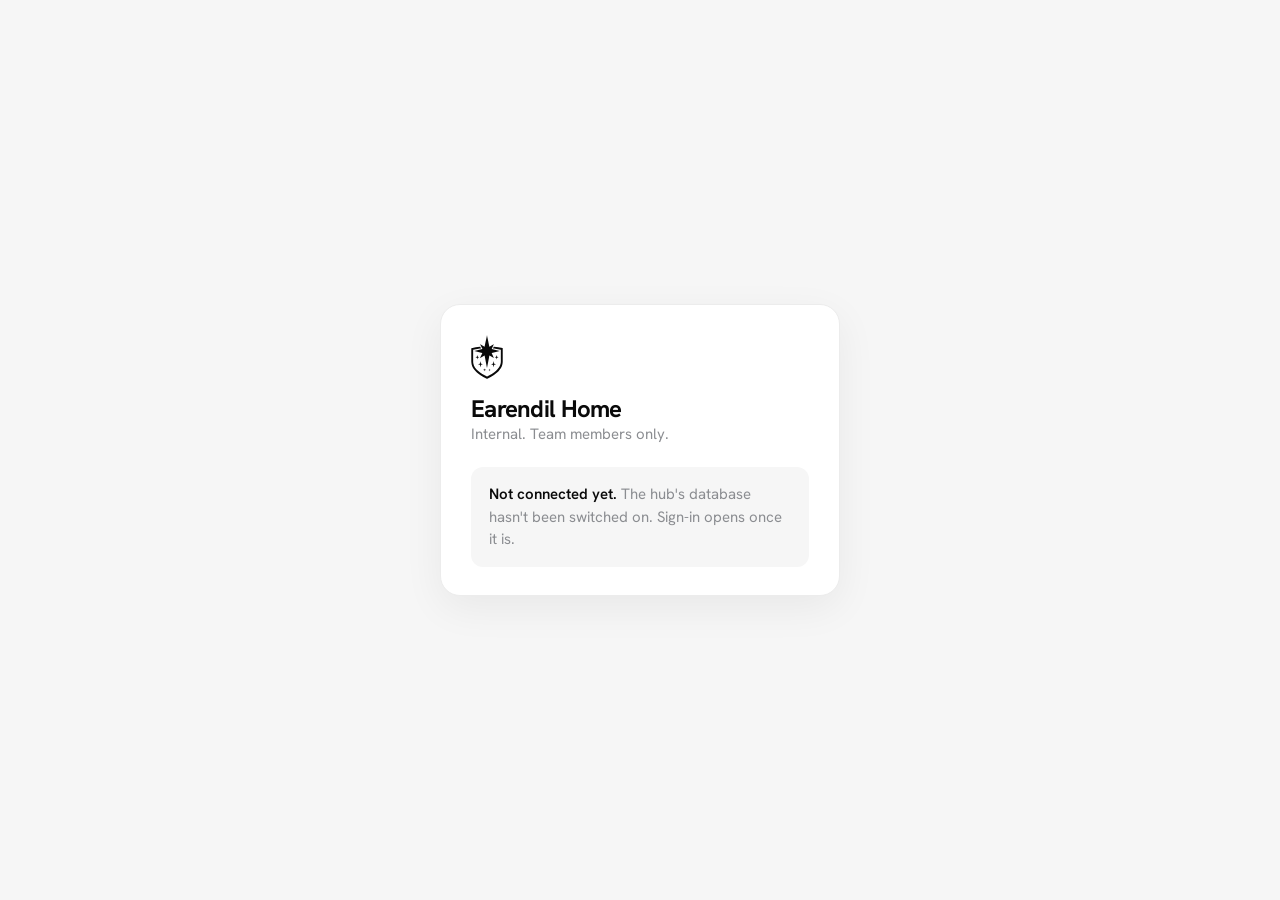
==== commit ec7a9e6b: "Home rebuilt around five questions; fluid map; new font; no sidebar search - Home: a one-line pulse," ====
--- a/index.html
+++ b/index.html
@@ -8,7 +8,7 @@
 <meta name="referrer" content="no-referrer">
 <title>Earendil Home</title>
 <link rel="icon" type="image/svg+xml" href="img/favicon.svg">
-<link rel="preload" href="fonts/inter-latin-wght-normal.woff2" as="font" type="font/woff2" crossorigin>
+<link rel="preload" href="fonts/hanken-grotesk-latin-wght-normal.woff2" as="font" type="font/woff2" crossorigin>
 <link rel="stylesheet" href="css/app.css">
 </head>
 <body>
--- a/css/app.css
+++ b/css/app.css
@@ -1,15 +1,15 @@
-/* Earendil Home. A plain, quiet tool look: white ground, Inter, soft rounded
+/* Earendil Home. A plain, quiet tool look: white ground, Hanken Grotesk, soft rounded
    cards, pill filters, and colour used only to carry meaning (deal stage,
    stalled, people). */
 
 @font-face {
-  font-family: Inter; font-style: normal; font-display: swap; font-weight: 100 900;
-  src: url("../fonts/inter-latin-ext-wght-normal.woff2") format("woff2-variations");
+  font-family: "Hanken Grotesk"; font-style: normal; font-display: swap; font-weight: 100 900;
+  src: url("../fonts/hanken-grotesk-latin-ext-wght-normal.woff2") format("woff2-variations");
   unicode-range: U+0100-02BA, U+02BD-02C5, U+02C7-02CC, U+02CE-02D7, U+02DD-02FF, U+0304, U+0308, U+0329, U+1D00-1DBF, U+1E00-1E9F, U+1EF2-1EFF, U+2020, U+20A0-20AB, U+20AD-20C0, U+2113, U+2C60-2C7F, U+A720-A7FF;
 }
 @font-face {
-  font-family: Inter; font-style: normal; font-display: swap; font-weight: 100 900;
-  src: url("../fonts/inter-latin-wght-normal.woff2") format("woff2-variations");
+  font-family: "Hanken Grotesk"; font-style: normal; font-display: swap; font-weight: 100 900;
+  src: url("../fonts/hanken-grotesk-latin-wght-normal.woff2") format("woff2-variations");
   unicode-range: U+0000-00FF, U+0131, U+0152-0153, U+02BB-02BC, U+02C6, U+02DA, U+02DC, U+0304, U+0308, U+0329, U+2000-206F, U+20AC, U+2122, U+2191, U+2193, U+2212, U+2215, U+FEFF, U+FFFD;
 }
 
@@ -33,7 +33,7 @@
   --purple: #8E4EC6;      --purple-tint: #F7F2FD;
 
   --r-s: 8px; --r-m: 12px; --r-l: 16px;
-  --font: Inter, system-ui, -apple-system, "Segoe UI", Arial, sans-serif;
+  --font: "Hanken Grotesk", system-ui, -apple-system, "Segoe UI", Arial, sans-serif;
   --gutter: clamp(16px, 3.6vw, 48px);
   color-scheme: light;
 }
@@ -43,7 +43,7 @@
 body {
   margin: 0; background: var(--bg); color: var(--ink);
   font-family: var(--font); font-size: 15px; font-weight: 400; line-height: 1.5;
-  -webkit-font-smoothing: antialiased; font-feature-settings: "cv11", "ss03";
+  -webkit-font-smoothing: antialiased;
 }
 h1, h2, h3, h4, p, ul, ol, dl, dd, figure { margin: 0; padding: 0; }
 ul, ol { list-style: none; }
@@ -66,30 +66,40 @@
 .small { font-size: 14px; }
 .caps { font-size: 14px; font-weight: 600; color: var(--ink); }
 
-/* ---------- top bar and tabs ---------- */
-.top { display: flex; align-items: center; justify-content: space-between; gap: 16px; padding: 14px var(--gutter) 6px; }
-.brand { text-decoration: none; }
-.brand__name { font-size: 15px; font-weight: 500; color: var(--text-2); }
+/* ---------- sidebar (sections) and top bar ---------- */
+.shell { display: grid; grid-template-columns: 228px minmax(0, 1fr); min-height: 100vh; }
+.side {
+  position: sticky; top: 0; height: 100vh; display: flex; flex-direction: column; gap: 22px;
+  padding: 20px 12px 16px; border-right: 1px solid var(--line); background: #FAFAFA;
+}
+.main { min-width: 0; }
+.brand { text-decoration: none; padding: 0 10px; display: flex; align-items: center; gap: 10px; }
+.brand__logo { height: 34px; width: auto; flex: none; }
+.gate__logo { height: 44px; width: auto; align-self: flex-start; margin-bottom: -6px; }
+.brand__name { font-size: 16px; font-weight: 500; color: var(--text-2); line-height: 1.2; }
 .brand__name b { font-weight: 650; color: var(--ink); }
-.top__right { display: flex; align-items: center; gap: 14px; min-width: 0; }
+.tabs-wrap { flex: 1; min-height: 0; overflow-y: auto; }
+.tabs { display: flex; flex-direction: column; gap: 2px; }
+.tab {
+  display: flex; align-items: baseline; justify-content: space-between; gap: 10px; padding: 8px 10px;
+  border-radius: var(--r-s); text-decoration: none; white-space: nowrap;
+  font-size: 15px; font-weight: 500; color: var(--text-2);
+}
+.tab__n { font-size: 13px; font-weight: 400; color: var(--faint); }
+.tab:hover { background: var(--soft-2); color: var(--ink); }
+.tab[aria-current="page"] { background: #EBEBEB; color: var(--ink); font-weight: 600; }
+.tab[aria-current="page"] .tab__n { color: var(--muted); }
+.side__foot { padding: 0 10px; }
+.side__account { display: flex; flex-direction: column; width: 100%; padding: 8px 10px; margin: 0 -10px; border-radius: var(--r-s); min-width: 0; }
+.side__account:hover { background: var(--soft-2); }
+.side__who { font-weight: 600; font-size: 14px; overflow: hidden; text-overflow: ellipsis; white-space: nowrap; max-width: 100%; }
 .top__date { font-size: 12px; font-weight: 500; letter-spacing: 0.08em; text-transform: uppercase; color: var(--muted); white-space: nowrap; }
-.tabs-wrap { padding: 0 var(--gutter); overflow-x: auto; border-bottom: 1px solid var(--line); scrollbar-width: none; }
-.tabs-wrap::-webkit-scrollbar { display: none; }
-.tabs { display: flex; gap: 30px; min-width: max-content; }
-.tab {
-  display: inline-flex; align-items: baseline; gap: 7px; padding: 12px 2px 11px;
-  border-bottom: 2px solid transparent; text-decoration: none; white-space: nowrap;
-  font-size: 15px; font-weight: 500; color: var(--muted);
-}
-.tab__n { font-size: 14px; font-weight: 400; color: var(--faint); }
-.tab:hover { color: var(--ink); }
-.tab[aria-current="page"] { color: var(--ink); font-weight: 600; border-bottom-color: var(--ink); }
-.tab[aria-current="page"] .tab__n { color: var(--muted); }
 
 .notice { margin: 16px var(--gutter) 0; padding: 10px 14px; background: var(--soft); border-radius: var(--r-m); font-size: 14px; color: var(--text-2); display: flex; gap: 8px; align-items: baseline; flex-wrap: wrap; }
 .notice b { font-weight: 600; color: var(--ink); }
 
-.page { padding: 36px var(--gutter) 96px; max-width: 1440px; margin: 0 auto; display: flex; flex-direction: column; gap: 28px; }
+/* Content sits against the left edge, in line with the header, at every screen width. */
+.page { padding: 34px var(--gutter) 96px; max-width: 1440px; margin: 0; display: flex; flex-direction: column; gap: 28px; }
 .page-head { display: flex; align-items: flex-end; justify-content: space-between; gap: 20px; flex-wrap: wrap; }
 .page-head__text { display: flex; flex-direction: column; gap: 6px; min-width: 0; }
 .page-head__text .sub { font-size: 16px; }
@@ -201,11 +211,6 @@
 .lavatar { width: 34px; height: 34px; border-radius: 9px; display: grid; place-items: center; font-weight: 600; font-size: 15px; flex: none; }
 .card__body { padding: 0 20px 16px; display: flex; flex-direction: column; gap: 5px; flex: 1; }
 .card__foot { display: flex; gap: 14px; flex-wrap: wrap; padding: 12px 20px; border-top: 1px solid var(--line); font-size: 13px; color: var(--muted); }
-.sources { display: flex; flex-direction: column; }
-.source { padding: 12px 0; border-top: 1px solid var(--line); display: flex; justify-content: space-between; align-items: center; gap: 12px; }
-.source:first-child { border-top: 0; padding-top: 2px; }
-.source:last-child { padding-bottom: 2px; }
-.source .caps { font-weight: 600; }
 
 /* org tree */
 .tree, .tree ul { display: flex; flex-direction: column; gap: 8px; }
@@ -227,15 +232,22 @@
 
 /* deals board */
 .board-wrap { overflow-x: auto; margin: 0 calc(var(--gutter) * -1); padding: 0 var(--gutter) 6px; }
-.board { display: grid; grid-template-columns: repeat(5, minmax(236px, 1fr)); gap: 14px; min-width: 1230px; align-items: start; }
+.board { display: grid; grid-template-columns: repeat(5, minmax(200px, 1fr)); gap: 12px; min-width: 1050px; align-items: start; }
 .col { border-radius: var(--r-l); background: var(--grey-tint); display: flex; flex-direction: column; min-height: 220px; padding: 6px; }
 .col--conversation { background: var(--blue-tint); } .col--negotiating { background: var(--orange-tint); }
 .col--signed { background: var(--green-tint); } .col--closed { background: var(--purple-tint); }
-.col__head { display: flex; justify-content: space-between; align-items: center; gap: 8px; padding: 10px 10px 8px; }
-.col__title { display: inline-flex; align-items: center; gap: 8px; font-size: 14px; font-weight: 600; }
-.col__title .dot { width: 8px; height: 8px; border-radius: 50%; flex: none; }
+.col__head { display: flex; flex-wrap: wrap; justify-content: space-between; align-items: center; gap: 2px 8px; padding: 10px 10px 8px; }
+.col__title { display: inline-flex; align-items: center; gap: 8px; font-size: 14px; font-weight: 600; white-space: nowrap; }
+.dot { display: inline-block; width: 8px; height: 8px; border-radius: 50%; flex: none; margin-right: 8px; }
+.col__title .dot { margin-right: 0; }
+.col__add { order: 2; margin-left: auto; }
+.col__sum { order: 3; flex: 0 0 100%; padding-left: 16px; font-size: 13px; }
+.col__add { width: 24px; height: 24px; border-radius: 7px; display: grid; place-items: center; font-size: 18px; line-height: 1; color: var(--muted); }
+.col__add:hover { background: rgba(0, 0, 0, 0.07); color: var(--ink); }
+.deal__next { font-size: 13px; line-height: 1.4; color: var(--text-2); overflow: hidden; display: -webkit-box; -webkit-line-clamp: 2; -webkit-box-orient: vertical; overflow-wrap: anywhere; }
+.deal__next.muted { color: var(--faint); }
 .col__title .n { color: var(--muted); font-weight: 400; }
-.col__sum { font-size: 14px; font-weight: 600; }
+.col__sum { font-weight: 600; white-space: nowrap; }
 .col__body { padding: 4px; display: flex; flex-direction: column; gap: 10px; flex: 1; }
 .col.is-over { outline: 2px solid var(--ink); outline-offset: -2px; }
 .deal { border: 1px solid rgba(0, 0, 0, 0.05); border-radius: var(--r-m); background: var(--bg); padding: 13px 14px 12px; display: flex; flex-direction: column; gap: 10px; width: 100%; cursor: grab; box-shadow: 0 1px 2px rgba(0, 0, 0, 0.04); }
@@ -285,8 +297,6 @@
 .pick { display: flex; gap: 10px; align-items: center; padding: 4px 0; font-size: 15px; }
 .pick input { width: 16px; height: 16px; accent-color: #0A0A0A; flex: none; }
 .form-error { grid-column: 1 / -1; padding: 10px 14px; background: #FDECEC; color: #B4232A; border-radius: 10px; font-weight: 500; font-size: 14px; }
-.inline-add { display: flex; gap: 8px; }
-.inline-add .input { flex: 1; }
 
 /* drawer and dialog */
 .scrim { position: fixed; inset: 0; background: rgba(10, 10, 10, 0.32); z-index: 40; display: flex; justify-content: flex-end; }
@@ -306,7 +316,9 @@
 .kv dt { font-size: 14px; color: var(--muted); padding-top: 1px; }
 .kv dd { min-width: 0; overflow-wrap: anywhere; }
 .prose { white-space: pre-wrap; overflow-wrap: anywhere; }
-.confirm { padding: 12px 14px; background: var(--orange-tint); border-radius: var(--r-m); display: flex; flex-direction: column; gap: 3px; font-size: 14px; }
+.confirm { padding: 12px 14px; background: var(--orange-tint); border-radius: var(--r-m); display: flex; justify-content: space-between; align-items: flex-start; gap: 12px; font-size: 14px; }
+.confirm__text { display: flex; flex-direction: column; gap: 3px; min-width: 0; }
+.confirm .btn { background: transparent; border-color: rgba(0, 0, 0, 0.18); flex: none; }
 .confirm .caps { font-size: 13px; }
 .note { padding: 11px 0; border-top: 1px solid var(--line); }
 .note:first-child { border-top: 0; padding-top: 2px; }
@@ -318,16 +330,28 @@
 .gate__body { display: flex; flex-direction: column; gap: 16px; }
 .gate__body form .btn { margin-top: 4px; padding: 11px 14px; }
 
-#toast { position: fixed; left: 50%; bottom: 26px; transform: translateX(-50%); z-index: 80; background: var(--ink); color: #fff; padding: 10px 16px; font-weight: 500; font-size: 14px; border-radius: 10px; max-width: calc(100vw - 32px); box-shadow: 0 10px 30px rgba(0, 0, 0, 0.2); }
+#toast { display: flex; align-items: center; gap: 16px; position: fixed; left: 50%; bottom: 26px; transform: translateX(-50%); z-index: 80; background: var(--ink); color: #fff; padding: 10px 16px; font-weight: 500; font-size: 14px; border-radius: 10px; max-width: calc(100vw - 32px); box-shadow: 0 10px 30px rgba(0, 0, 0, 0.2); }
 #toast:empty { display: none; }
 
 /* ---------- narrow screens ---------- */
-@media (max-width: 1080px) {
+@media (max-width: 1240px) {
   .span-8, .span-7, .span-6, .span-5, .span-4 { grid-column: span 12; }
 }
+/* Narrow screens: the sidebar folds into a strip across the top. */
+@media (max-width: 860px) {
+  .shell { display: block; }
+  .side { position: static; height: auto; flex-direction: row; flex-wrap: wrap; align-items: center; justify-content: space-between; gap: 10px 16px; padding: 12px var(--gutter) 0; border-right: 0; border-bottom: 1px solid var(--line); background: var(--bg); }
+  .brand, .side__foot { padding: 0; }
+  .brand__logo { height: 28px; width: auto; }
+  .tabs-wrap { order: 3; flex: 0 0 100%; overflow-x: auto; overflow-y: hidden; scrollbar-width: none; }
+  .tabs-wrap::-webkit-scrollbar { display: none; }
+  .tabs { flex-direction: row; gap: 4px; min-width: max-content; padding-bottom: 10px; }
+  .tab { padding: 7px 12px; gap: 7px; }
+  .side__account { margin: 0; padding: 4px 0; width: auto; max-width: 46vw; }
+  .side__account .muted { display: none; }
+  .page { padding-top: 26px; }
+}
 @media (max-width: 640px) {
-  .top__date { display: none; }
-  .tabs { gap: 22px; }
   .form { grid-template-columns: 1fr; }
   .prod-row { grid-template-columns: 1fr; gap: 8px; }
   .kv { grid-template-columns: 1fr; gap: 2px 0; }
@@ -345,3 +369,212 @@
   .drawer { animation: slide 0.18s ease-out; }
   @keyframes slide { from { transform: translateX(24px); opacity: 0; } to { transform: none; opacity: 1; } }
 }
+
+/* ---------- home: sections without boxes, rows with one action each ---------- */
+.missionline { text-align: left; font-size: 16px; color: var(--text-2); }
+.missionline:hover { color: var(--ink); text-decoration: underline; text-underline-offset: 3px; text-decoration-color: var(--line-2); }
+.sec { display: flex; flex-direction: column; min-width: 0; }
+.sec__head { display: flex; justify-content: space-between; align-items: center; gap: 12px; min-height: 30px; margin-bottom: 4px; }
+.sec__title { font-size: 14px; font-weight: 500; color: var(--muted); }
+.arow { display: flex; align-items: center; gap: 12px; padding: 11px 0; border-top: 1px solid var(--line); min-width: 0; }
+.arow:first-child { border-top: 0; }
+.arow__main { flex: 1; min-width: 0; text-align: left; }
+.arow__title { font-weight: 500; overflow-wrap: anywhere; }
+.arow__text { font-size: 13px; color: var(--muted); overflow: hidden; text-overflow: ellipsis; display: -webkit-box; -webkit-line-clamp: 2; -webkit-box-orient: vertical; }
+button.arow__main:hover .arow__title { text-decoration: underline; text-underline-offset: 3px; text-decoration-color: var(--line-2); }
+.arow .check { transform: none; }
+.arow.done .row__title { color: var(--muted); text-decoration: line-through; font-weight: 400; }
+.adot { width: 8px; height: 8px; border-radius: 50%; background: var(--faint); flex: none; }
+.adot--red { background: var(--red); }
+.days { font-size: 13px; color: var(--muted); white-space: nowrap; font-variant-numeric: tabular-nums; flex: none; }
+.quickadd { display: flex; align-items: center; gap: 12px; padding: 10px 0 10px 4px; border-top: 1px solid var(--line); color: var(--faint); font-size: 17px; }
+.sec__head + .quickadd { border-top: 0; }
+.quickadd input { flex: 1; min-width: 0; border: 0; outline: 0; background: transparent; font-size: 15px; color: var(--ink); padding: 2px 0; }
+.quickadd input::placeholder { color: var(--muted); }
+.past summary { cursor: pointer; list-style: none; font-size: 13px; color: var(--muted); padding: 10px 0 6px; border-top: 1px solid var(--line); }
+.past summary::-webkit-details-marker { display: none; }
+.past summary::after { content: " ›"; }
+.past[open] summary::after { content: " ⌄"; }
+.past summary:hover { color: var(--ink); }
+.sec .rows .row { align-items: baseline; }
+
+/* ---------- search and create ---------- */
+kbd { font: inherit; font-size: 12px; color: var(--faint); white-space: nowrap; }
+.scrim--palette { padding-top: 14vh; }
+.palette { width: min(600px, 100%); background: var(--bg); border-radius: 16px; box-shadow: 0 24px 70px rgba(0, 0, 0, 0.25); overflow: hidden; }
+.palette__input { width: 100%; border: 0; outline: 0; padding: 18px 20px; font-size: 17px; border-bottom: 1px solid var(--line); background: transparent; }
+.palette__list { max-height: min(380px, 56vh); overflow-y: auto; padding: 6px; display: flex; flex-direction: column; }
+.palette__group { padding: 10px 12px 4px; font-size: 12px; font-weight: 500; color: var(--muted); }
+.palette__item { display: flex; justify-content: space-between; align-items: baseline; gap: 16px; width: 100%; padding: 9px 12px; border-radius: var(--r-s); font-weight: 500; }
+.palette__item[aria-selected="true"] { background: var(--soft-2); }
+.palette__sub { font-size: 13px; font-weight: 400; color: var(--muted); white-space: nowrap; overflow: hidden; text-overflow: ellipsis; min-width: 0; }
+.palette__none { padding: 18px 12px; color: var(--muted); }
+.page-head > .h1 { align-self: center; }
+
+@media (max-width: 860px) {
+  .scrim--palette { padding: 0; }
+  .palette { border-radius: 0; min-height: 100vh; }
+}
+@media (max-width: 640px) {
+  .arow { flex-wrap: wrap; }
+  .arow > .btn { margin-left: 20px; }
+}
+
+/* ---------- edit in place ---------- */
+.toast__btn { color: #fff; font-weight: 600; text-decoration: underline; text-underline-offset: 3px; white-space: nowrap; }
+.inline { display: inline-block; text-align: left; padding: 2px 6px; margin: -2px -6px; border-radius: 6px; max-width: calc(100% + 12px); overflow-wrap: anywhere; cursor: text; }
+.inline:hover { background: var(--soft-2); }
+.inline--empty { color: var(--muted); }
+.inline.prose { display: block; width: calc(100% + 12px); }
+.pick {
+  appearance: none; -webkit-appearance: none; border: 0; padding: 2px 22px 2px 6px; margin: -2px -6px; border-radius: 6px; cursor: pointer; max-width: 100%; text-overflow: ellipsis;
+  background: transparent url("data:image/svg+xml,%3Csvg xmlns='http://www.w3.org/2000/svg' width='10' height='6' viewBox='0 0 10 6'%3E%3Cpath d='M1 1l4 4 4-4' fill='none' stroke='%238B8D91' stroke-width='1.5' stroke-linecap='round' stroke-linejoin='round'/%3E%3C/svg%3E") no-repeat right 7px center;
+}
+.pick:hover { background-color: var(--soft-2); }
+.pick--empty { color: var(--muted); }
+.chips .pick { margin: 0; padding: 5px 26px 5px 12px; border: 1px dashed var(--line-2); border-radius: 999px; font-size: 14px; font-weight: 500; background-position: right 10px center; }
+.cell-edit { min-width: 200px; }
+td .input { padding: 5px 9px; margin: -4px 0; }
+.kv dd .input, .kv dd .textarea { margin: -4px 0; }
+.row--line { align-items: center; }
+.quickadd:first-child, .eyebrow + .quickadd, .caps + .quickadd { border-top: 0; }
+div.stalled { display: flex; margin-top: 3px; }
+td .pick { max-width: none; }
+.drawer__head .actions { flex-wrap: nowrap; flex: none; }
+.arow--tight { padding: 7px 0; border-top: 0; }
+.arow--tight .dot { margin-right: 0; }
+.pipe__foot { display: flex; flex-wrap: wrap; gap: 4px 14px; padding-top: 9px; margin-top: 4px; border-top: 1px solid var(--line); }
+
+/* ---------- home: one column ---------- */
+.page--home { max-width: 1010px; gap: 46px; }
+.page--home .sec__head { border-bottom: 1px solid var(--line); padding-bottom: 10px; margin-bottom: 0; }
+.missionline { align-self: flex-start; }
+.rrow { display: flex; gap: 22px; align-items: baseline; padding: 18px 0; border-top: 1px solid var(--line); min-width: 0; }
+.rrow:first-child { border-top: 0; }
+.rrow__n { flex: none; width: 24px; font-size: 14px; color: var(--muted); letter-spacing: 0.04em; }
+.rrow__title { font-size: 17px; font-weight: 600; line-height: 1.35; letter-spacing: -0.01em; overflow-wrap: anywhere; }
+button.arow__main:hover .rrow__title { text-decoration: underline; text-underline-offset: 3px; text-decoration-color: var(--line-2); }
+.trow { gap: 14px; padding: 15px 0; }
+.trow .arow__title { font-size: 16px; }
+.trow .btn { padding: 7px 14px; flex: none; }
+.quiet { flex: none; padding: 7px 6px; font-size: 14px; font-weight: 500; color: var(--muted); white-space: nowrap; }
+.quiet:hover { color: var(--ink); }
+.more { align-self: flex-start; padding: 12px 0 4px; font-size: 14px; color: var(--muted); }
+.more:hover { color: var(--ink); }
+.more--head { align-self: auto; padding: 0; }
+.page--home .more + .quickadd { border-top: 0; padding-top: 4px; }
+.red { color: var(--red); }
+@media (max-width: 640px) {
+  .trow .arow__main { flex: 1 1 calc(100% - 40px); }
+  .trow > .btn { margin-left: 33px; }
+  .trow > .check + .arow__main + .quiet { margin-left: 27px; }
+  .rrow { gap: 14px; }
+}
+
+/* ---------- where people are ---------- */
+.where { display: flex; align-items: baseline; gap: 8px; font-size: 14px; color: var(--text-2); }
+.pin { flex: none; width: 8px; height: 8px; border-radius: 50%; background: var(--faint); transform: translateY(-1px); }
+.pin--live { background: var(--green); }
+
+/* ---------- CRM landing ---------- */
+.title-line { display: flex; align-items: baseline; gap: 6px 22px; flex-wrap: wrap; min-width: 0; }
+.tiles { display: grid; grid-template-columns: repeat(auto-fill, minmax(330px, 1fr)); gap: 24px; }
+.tile { display: flex; flex-direction: column; border: 1px solid var(--line); border-radius: var(--r-l); background: var(--bg); overflow: hidden; text-decoration: none; min-width: 0; }
+.tile:hover { border-color: var(--ink); }
+.tile__preview { height: 250px; padding: 22px 26px; background: var(--soft); border-bottom: 1px solid var(--line); display: flex; flex-direction: column; justify-content: center; overflow: hidden; }
+.tile__body { padding: 22px 26px 26px; display: flex; flex-direction: column; gap: 10px; }
+.tile__title { font-size: 20px; font-weight: 650; letter-spacing: -0.02em; }
+.tile__go { font-weight: 500; margin-top: 6px; }
+.minimap { width: 100%; height: 100%; }
+.minimap .land { fill: #E2E2E2; stroke: none; }
+.minidot { fill: var(--ink); stroke: #fff; stroke-width: 2; }
+.minirow { display: flex; justify-content: space-between; align-items: baseline; gap: 14px; padding: 10px 0; border-top: 1px solid var(--line-2); font-size: 14px; white-space: nowrap; }
+.minirow:first-child { border-top: 0; }
+.minirow b { font-weight: 600; overflow: hidden; text-overflow: ellipsis; }
+
+/* ---------- CRM map ---------- */
+.crumbs { font-size: 16px; }
+.crumbs a { text-decoration: underline; text-underline-offset: 4px; text-decoration-color: var(--line-2); }
+.crumbs a:hover { text-decoration-color: var(--ink); }
+.crumbs b { font-weight: 650; }
+.crumbs--page { font-size: 22px; letter-spacing: -0.02em; }
+.page--map { padding: 0; max-width: none; gap: 0; height: 100vh; display: grid; grid-template-rows: auto minmax(0, 1fr); }
+.page--map > .crumbs { padding: 17px 24px; border-bottom: 1px solid var(--line); }
+.mapgrid { display: grid; grid-template-columns: 286px minmax(0, 1fr) 316px; min-height: 0; }
+.rail { padding: 22px 20px 40px; overflow-y: auto; display: flex; flex-direction: column; gap: 26px; }
+.rail__group { display: flex; flex-direction: column; gap: 10px; }
+.rail__label { font-size: 14px; color: var(--muted); }
+.map { position: relative; overflow: hidden; background: #F7F7F7; cursor: grab; touch-action: none; min-height: 340px; user-select: none; }
+.map.is-dragging { cursor: grabbing; }
+.map svg { position: absolute; inset: 0; width: 100%; height: 100%; }
+.land { fill: #E9E9E9; stroke: #FFFFFF; stroke-width: 0.6; vector-effect: non-scaling-stroke; }
+.land { transition: fill 0.18s; }
+.land:hover { fill: #DEDEDE; }
+.land--has { cursor: pointer; }
+.land--1 { fill: #DADADA; } .land--2 { fill: #CBCBCB; } .land--3 { fill: #B9B9B9; } .land--sel { fill: #A2A2A2; }
+.bubble { position: absolute; transform: translate(-50%, -50%); border-radius: 50%; display: grid; place-items: center; font-size: 12px; font-weight: 600; line-height: 1; background: var(--ink); color: #fff; box-shadow: 0 0 0 2px #fff; font-variant-numeric: tabular-nums; }
+.bubble--deal { background: #fff; color: var(--ink); box-shadow: inset 0 0 0 2px var(--ink), 0 0 0 2px #fff; }
+.bubble--person { background: #6B6F76; }
+.bubble:hover { z-index: 2; transform: translate(-50%, -50%) scale(1.08); }
+.bubble[aria-pressed="true"] { z-index: 1; box-shadow: 0 0 0 3px #fff, 0 0 0 5px var(--ink); }
+.bubble--deal[aria-pressed="true"] { box-shadow: inset 0 0 0 2px var(--ink), 0 0 0 3px #fff, 0 0 0 5px var(--ink); }
+.map__label { position: absolute; transform: translate(-50%, 0); font-size: 11px; font-weight: 500; letter-spacing: 0.05em; color: #9B9DA1; pointer-events: none; }
+.map__zoom { position: absolute; top: 16px; right: 16px; display: flex; flex-direction: column; border: 1px solid var(--line-2); border-radius: 10px; background: var(--bg); overflow: hidden; box-shadow: 0 1px 3px rgba(0, 0, 0, 0.06); }
+.map__zoom button { width: 38px; height: 38px; display: grid; place-items: center; font-size: 18px; color: var(--text-2); border-top: 1px solid var(--line); }
+.map__zoom button:first-child { border-top: 0; }
+.map__zoom button:hover { background: var(--soft); color: var(--ink); }
+.maplist { border-left: 1px solid var(--line); overflow-y: auto; padding: 20px 20px 40px; display: flex; flex-direction: column; gap: 18px; }
+.maplist__head { display: flex; justify-content: space-between; align-items: center; gap: 10px; }
+@media (max-width: 1240px) {
+  .mapgrid { grid-template-columns: 236px minmax(0, 1fr) 270px; }
+}
+@media (max-width: 860px) {
+  .page--map { height: auto; display: block; }
+  .mapgrid { display: block; }
+  .rail { padding: 18px var(--gutter); gap: 18px; overflow: visible; }
+  .map { height: 58vh; }
+  .maplist { border-left: 0; overflow: visible; padding: 20px var(--gutter) 60px; }
+  .page--map > .crumbs { padding: 14px var(--gutter); }
+}
+
+/* ---------- the map, in motion ---------- */
+.land--1:hover { fill: #CECECE; } .land--2:hover { fill: #BFBFBF; } .land--3:hover { fill: #ADADAD; } .land--sel:hover { fill: #A2A2A2; }
+.map.is-dragging .land { transition: none; }
+.bubble { transition: box-shadow 0.15s, background-color 0.15s, transform 0.15s; will-change: left, top; }
+.bubble.is-hot { z-index: 3; transform: translate(-50%, -50%) scale(1.25); box-shadow: 0 0 0 3px #fff, 0 0 0 5px var(--ink); }
+.bubble--deal.is-hot { box-shadow: inset 0 0 0 2px var(--ink), 0 0 0 3px #fff, 0 0 0 5px var(--ink); }
+.map__label { white-space: nowrap; transition: color 0.15s; }
+.maptip { position: absolute; z-index: 5; max-width: 240px; padding: 9px 12px; border-radius: 10px; background: var(--ink); color: #fff; font-size: 13px; line-height: 1.45; pointer-events: none; box-shadow: 0 8px 24px rgba(0, 0, 0, 0.22); }
+.maptip b { display: block; font-weight: 600; }
+.maptip div { color: rgba(255, 255, 255, 0.72); overflow: hidden; text-overflow: ellipsis; white-space: nowrap; }
+@media (prefers-reduced-motion: no-preference) {
+  .map--fresh .bubble { animation: pop 0.38s cubic-bezier(0.2, 1.3, 0.4, 1) backwards; }
+  @keyframes pop { from { opacity: 0; transform: translate(-50%, -50%) scale(0.3); } to { opacity: 1; transform: translate(-50%, -50%) scale(1); } }
+  .bubble[aria-pressed="true"]::after { content: ""; position: absolute; inset: -5px; border-radius: 50%; border: 2px solid var(--ink); animation: ring 1.6s ease-out infinite; pointer-events: none; }
+  @keyframes ring { from { opacity: 0.55; transform: scale(1); } to { opacity: 0; transform: scale(1.7); } }
+}
+
+/* ---------- home, rebuilt around what people open it for ---------- */
+.pulse { font-size: 16px; color: var(--text-2); }
+.pulse a, .pulse button { text-decoration: underline; text-underline-offset: 4px; text-decoration-color: var(--line-2); }
+.pulse a:hover, .pulse button:hover { text-decoration-color: currentColor; color: var(--ink); }
+.pulse .red, .pulse .red:hover { color: var(--red); }
+.rrow { align-items: center; }
+.rrow > .rrow__n { align-self: flex-start; padding-top: 3px; }
+.rrow .btn { flex: none; padding: 7px 14px; }
+.seg--small { padding: 2px; border-radius: 9px; }
+.seg--small button { padding: 4px 10px; font-size: 13px; }
+.tidy { border-top: 1px solid var(--line); }
+.tidy:first-child { border-top: 0; }
+.tidy > .arow { border-top: 0; }
+.tidy__title { font-weight: 500; }
+button.tidy__title:hover { text-decoration: underline; text-underline-offset: 3px; text-decoration-color: var(--line-2); }
+.tidy__body { margin: 0 0 14px; padding: 4px 16px; background: var(--soft); border-radius: var(--r-m); }
+.tidy__body .arow { border-color: var(--line-2); }
+.tidy__body .inline:hover, .tidy__body .pick:hover { background-color: var(--soft-2); }
+.page--home > .missionline { font-size: 14px; color: var(--muted); }
+@media (max-width: 640px) {
+  .rrow { flex-wrap: wrap; }
+  .rrow .arow__main { flex: 1 1 calc(100% - 46px); }
+  .rrow > .btn { margin-left: 38px; }
+}
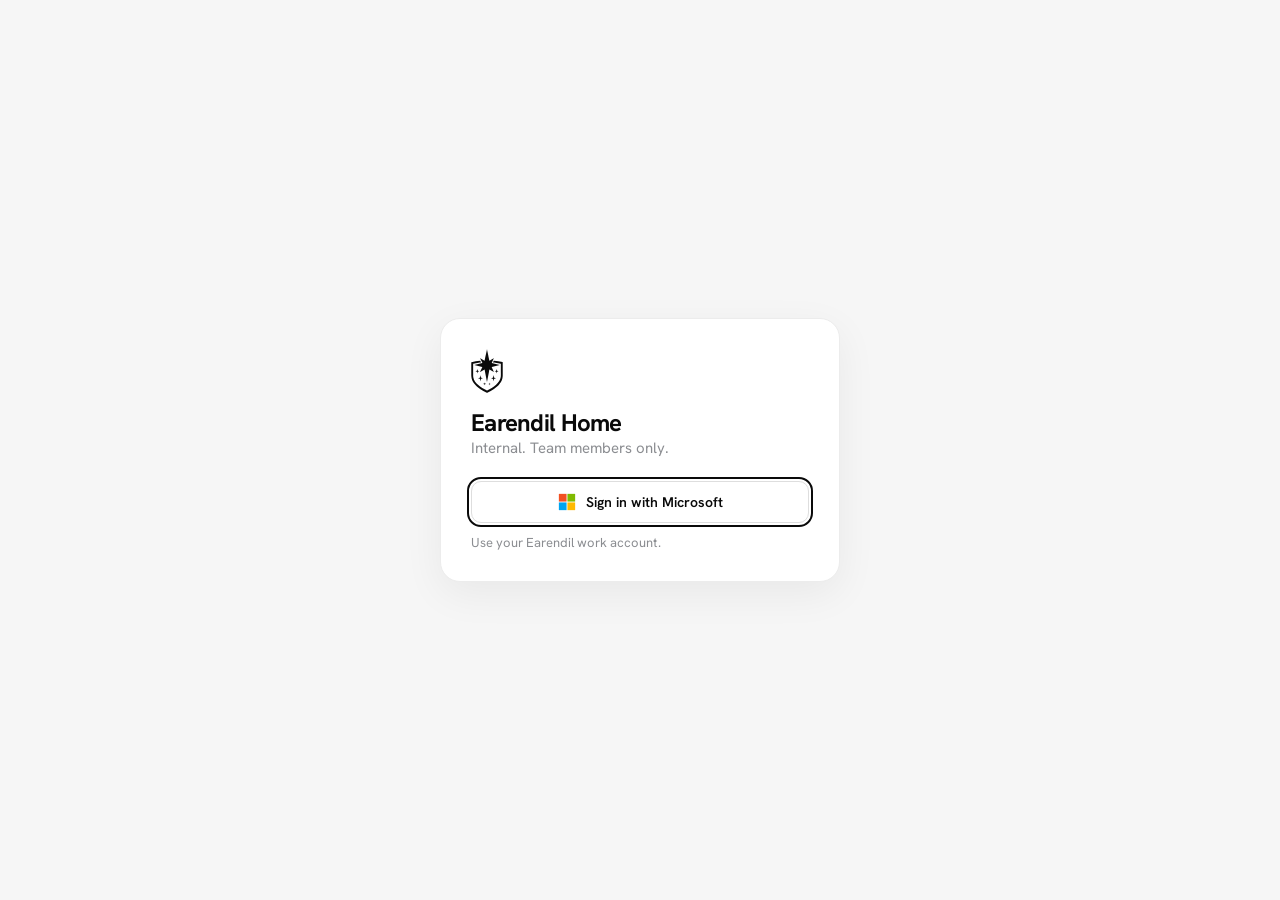
==== commit 09fc81ca: "Documents: add, replace and remove from the hub; show stored pictures Anyone on the team can add a P" ====
--- a/index.html
+++ b/index.html
@@ -4,7 +4,7 @@
 <meta charset="utf-8">
 <meta name="viewport" content="width=device-width, initial-scale=1">
 <meta name="robots" content="noindex, nofollow">
-<meta http-equiv="Content-Security-Policy" content="default-src 'self'; script-src 'self'; style-src 'self'; img-src 'self' data:; font-src 'self'; connect-src 'self' https://*.supabase.co wss://*.supabase.co; object-src 'none'; base-uri 'none'; form-action 'none'">
+<meta http-equiv="Content-Security-Policy" content="default-src 'self'; script-src 'self'; style-src 'self'; img-src 'self' data: blob: https://wycqeywhtcfvexoogsei.supabase.co; font-src 'self'; connect-src 'self' https://*.supabase.co wss://*.supabase.co; object-src 'none'; base-uri 'none'; form-action 'none'">
 <meta name="referrer" content="no-referrer">
 <title>Earendil Home</title>
 <link rel="icon" type="image/svg+xml" href="img/favicon.svg">
--- a/css/app.css
+++ b/css/app.css
@@ -229,6 +229,31 @@
 .seg button[aria-pressed="true"], .stage-pick button[aria-pressed="true"] { background: var(--bg); color: var(--ink); font-weight: 600; box-shadow: 0 1px 2px rgba(0, 0, 0, 0.08); }
 .stage-pick { display: grid; grid-template-columns: repeat(5, 1fr); }
 .stage-pick button { padding: 7px 4px; font-size: 13px; }
+.stage-pick--3 { grid-template-columns: repeat(3, 1fr); }
+/* How far along a project is. */
+.bar { flex: none; display: inline-block; width: 64px; height: 6px; border-radius: 3px; background: var(--soft-2); overflow: hidden; }
+.bar > span { display: block; height: 100%; border-radius: 3px; background: var(--ink); }
+.drawer .bar { display: block; width: 100%; }
+.prow__n { flex: none; font-size: 13px; color: var(--muted); }
+.wrow.done .arow__title { color: var(--muted); }
+.wrow > .dot, .wrow > .pmark { margin-right: 0; align-self: center; flex: none; }
+/* A project's mark: a small open square, where a deal has its stage dot. */
+.pmark { display: inline-block; width: 8px; height: 8px; border-radius: 2px; box-shadow: inset 0 0 0 1.5px var(--muted); flex: none; }
+.row__title > .dot, .row__title > .pmark { margin-right: 8px; }
+/* The label a task carries: the deal or project it belongs to. */
+.wtag { display: inline-flex; align-items: center; gap: 6px; max-width: 100%; padding: 2px 9px 2px 8px; border-radius: 999px; background: var(--soft-2); color: var(--text-2); font-size: 12.5px; font-weight: 500; line-height: 1.5; }
+.wtag:hover { color: var(--ink); background: var(--line); }
+.wtag > span:last-child { overflow: hidden; text-overflow: ellipsis; white-space: nowrap; }
+.wtag .dot, .wtag .pmark { margin: 0; width: 7px; height: 7px; }
+/* A task row whose middle holds a title button and a line with its tag. */
+.arow__main--row { cursor: pointer; }
+.arow__go { display: block; max-width: 100%; text-align: left; overflow-wrap: anywhere; }
+.arow__main--row:hover .arow__go { text-decoration: underline; text-underline-offset: 3px; text-decoration-color: var(--line-2); }
+.arow__sub { display: flex; flex-wrap: wrap; align-items: center; gap: 4px 8px; margin-top: 4px; font-size: 13px; color: var(--muted); min-width: 0; }
+.arow__sub > span:empty { display: none; }
+/* The first open task of a deal or project. */
+.next { display: inline-block; margin-right: 8px; padding: 0 6px; border-radius: 5px; background: var(--ink); color: #fff; font-size: 11px; font-weight: 600; letter-spacing: 0.02em; line-height: 1.7; vertical-align: 1px; }
+.sec__head .actions { flex-wrap: wrap; justify-content: flex-end; }
 
 /* deals board */
 .board-wrap { overflow-x: auto; margin: 0 calc(var(--gutter) * -1); padding: 0 var(--gutter) 6px; }
@@ -329,6 +354,10 @@
 .gate__title { font-size: 24px; font-weight: 700; letter-spacing: -0.03em; line-height: 1.15; }
 .gate__body { display: flex; flex-direction: column; gap: 16px; }
 .gate__body form .btn { margin-top: 4px; padding: 11px 14px; }
+.gate__ms { display: flex; align-items: center; justify-content: center; gap: 10px; width: 100%; padding: 11px 14px; font-weight: 600; }
+/* The words sit inside the boxes; the labels stay for screen readers and password managers. */
+.gate .field { position: relative; }
+.gate .field__label { position: absolute; width: 1px; height: 1px; overflow: hidden; clip-path: inset(50%); white-space: nowrap; }
 
 #toast { display: flex; align-items: center; gap: 16px; position: fixed; left: 50%; bottom: 26px; transform: translateX(-50%); z-index: 80; background: var(--ink); color: #fff; padding: 10px 16px; font-weight: 500; font-size: 14px; border-radius: 10px; max-width: calc(100vw - 32px); box-shadow: 0 10px 30px rgba(0, 0, 0, 0.2); }
 #toast:empty { display: none; }
@@ -499,7 +528,10 @@
 .crumbs b { font-weight: 650; }
 .crumbs--page { font-size: 22px; letter-spacing: -0.02em; }
 .page--map { padding: 0; max-width: none; gap: 0; height: 100vh; display: grid; grid-template-rows: auto minmax(0, 1fr); }
-.page--map > .crumbs { padding: 17px 24px; border-bottom: 1px solid var(--line); }
+.maphead { display: flex; align-items: center; justify-content: space-between; gap: 12px; padding: 10px 24px; border-bottom: 1px solid var(--line); }
+.maplist .quickadd { border: 1px solid var(--line); border-radius: 10px; padding: 9px 12px; }
+.maplist .arow .inline { flex: none; max-width: 46%; }
+.maplist .arow > .input { flex: 0 1 46%; min-width: 0; }
 .mapgrid { display: grid; grid-template-columns: 286px minmax(0, 1fr) 316px; min-height: 0; }
 .rail { padding: 22px 20px 40px; overflow-y: auto; display: flex; flex-direction: column; gap: 26px; }
 .rail__group { display: flex; flex-direction: column; gap: 10px; }
@@ -510,7 +542,7 @@
 .land { fill: #E9E9E9; stroke: #FFFFFF; stroke-width: 0.6; vector-effect: non-scaling-stroke; }
 .land { transition: fill 0.18s; }
 .land:hover { fill: #DEDEDE; }
-.land--has { cursor: pointer; }
+.land--named { cursor: pointer; }
 .land--1 { fill: #DADADA; } .land--2 { fill: #CBCBCB; } .land--3 { fill: #B9B9B9; } .land--sel { fill: #A2A2A2; }
 .bubble { position: absolute; transform: translate(-50%, -50%); border-radius: 50%; display: grid; place-items: center; font-size: 12px; font-weight: 600; line-height: 1; background: var(--ink); color: #fff; box-shadow: 0 0 0 2px #fff; font-variant-numeric: tabular-nums; }
 .bubble--deal { background: #fff; color: var(--ink); box-shadow: inset 0 0 0 2px var(--ink), 0 0 0 2px #fff; }
@@ -534,7 +566,7 @@
   .rail { padding: 18px var(--gutter); gap: 18px; overflow: visible; }
   .map { height: 58vh; }
   .maplist { border-left: 0; overflow: visible; padding: 20px var(--gutter) 60px; }
-  .page--map > .crumbs { padding: 14px var(--gutter); }
+  .maphead { padding: 10px var(--gutter); }
 }
 
 /* ---------- the map, in motion ---------- */
@@ -572,9 +604,112 @@
 .tidy__body { margin: 0 0 14px; padding: 4px 16px; background: var(--soft); border-radius: var(--r-m); }
 .tidy__body .arow { border-color: var(--line-2); }
 .tidy__body .inline:hover, .tidy__body .pick:hover { background-color: var(--soft-2); }
-.page--home > .missionline { font-size: 14px; color: var(--muted); }
+.home__main > .missionline { font-size: 14px; color: var(--muted); }
 @media (max-width: 640px) {
   .rrow { flex-wrap: wrap; }
   .rrow .arow__main { flex: 1 1 calc(100% - 46px); }
   .rrow > .btn { margin-left: 38px; }
 }
+
+/* ---------- a personal home ---------- */
+.side__preview { display: flex; flex-direction: column; align-items: flex-start; gap: 10px; }
+.side__preview .pick { margin: 0 -6px; font-size: 14px; max-width: calc(100% + 12px); }
+.claim { padding: 16px 18px; background: var(--soft); border-radius: var(--r-m); display: flex; flex-direction: column; gap: 12px; }
+.claim b { font-weight: 600; }
+.youron { display: flex; gap: 10px; align-items: baseline; font-size: 16px; min-width: 0; }
+.youron > .muted { flex: none; }
+.youron .input { min-width: min(420px, 60vw); }
+.drow__dot { margin-right: 0; align-self: center; }
+@media (max-width: 860px) {
+  .side__preview { flex-direction: row; align-items: center; }
+}
+
+/* ---------- documents ---------- */
+.docs { display: grid; grid-template-columns: repeat(auto-fill, minmax(250px, 1fr)); gap: 22px; }
+.docs--big { grid-template-columns: repeat(auto-fill, minmax(320px, 1fr)); }
+.doc { display: flex; flex-direction: column; border: 1px solid var(--line); border-radius: var(--r-l); background: var(--bg); overflow: hidden; min-width: 0; transition: border-color 0.12s; }
+.doc:hover { border-color: var(--ink); }
+.doc__thumb { position: relative; display: block; aspect-ratio: 16 / 10; background: var(--soft); border-bottom: 1px solid var(--line); overflow: hidden; }
+.doc__thumb img { width: 100%; height: 100%; object-fit: cover; object-position: top center; transition: transform 0.25s; }
+.doc:hover .doc__thumb img { transform: scale(1.03); }
+.doc__badge { position: absolute; left: 10px; top: 10px; padding: 3px 9px; border-radius: 999px; background: rgba(10, 10, 10, 0.72); color: #fff; font-size: 12px; font-weight: 500; }
+.doc__play { position: absolute; inset: 0; margin: auto; width: 54px; height: 54px; border-radius: 50%; display: grid; place-items: center; background: rgba(10, 10, 10, 0.7); color: #fff; font-size: 18px; padding-left: 4px; }
+.doc__body { padding: 14px 16px 16px; display: flex; flex-direction: column; gap: 5px; flex: 1; min-width: 0; }
+.doc__title { font-weight: 600; font-size: 15px; line-height: 1.3; letter-spacing: -0.01em; text-decoration: none; overflow-wrap: anywhere; }
+.doc--big .doc__title { font-size: 17px; }
+.doc__title:hover { text-decoration: underline; text-underline-offset: 3px; text-decoration-color: var(--line-2); }
+.doc__meta { font-size: 13px; color: var(--muted); }
+.doc__note { font-size: 13px; color: var(--text-2); line-height: 1.4; }
+.doc__foot { display: flex; align-items: center; justify-content: space-between; gap: 10px; flex-wrap: wrap; margin-top: auto; padding-top: 8px; }
+.doc__live { font-size: 13px; font-weight: 500; text-decoration: none; white-space: nowrap; }
+.doc__live:hover { text-decoration: underline; text-underline-offset: 3px; }
+.aud { border-color: transparent; background: var(--soft-2); color: var(--text-2); }
+.aud--confidential { background: #FDECEC; color: #B4232A; }
+.aud--partner { background: var(--blue-tint); color: #2F4FB8; }
+.aud--external { background: var(--green-tint); color: #1E7A4C; }
+.filter--quiet { border-style: dashed; }
+
+/* ---------- home with the radar down the right ---------- */
+.home__main { display: flex; flex-direction: column; gap: 46px; min-width: 0; }
+.page--rail { max-width: none; display: grid; grid-template-columns: minmax(0, 1010px) minmax(280px, 340px); grid-template-areas: "head rail" "main rail"; column-gap: 56px; row-gap: 46px; align-items: start; }
+.page--rail > .home__head { grid-area: head; }
+.page--rail > .home__main { grid-area: main; }
+.radar { grid-area: rail; position: sticky; top: 28px; display: flex; flex-direction: column; min-width: 0; max-height: calc(100vh - 56px); overflow-y: auto; padding: 4px 0 8px; }
+.radar .sec__head { border-bottom: 1px solid var(--line); padding-bottom: 10px; margin-bottom: 0; }
+.nrow { display: flex; gap: 14px; padding: 14px 0; border-top: 1px solid var(--line); }
+.nrow:first-child { border-top: 0; }
+.nrow > .rrow__n { padding-top: 21px; }
+.nrow__main { display: flex; flex-direction: column; gap: 3px; min-width: 0; text-decoration: none; }
+.nrow__topic { font-size: 12px; font-weight: 500; color: var(--muted); }
+.nrow__title { font-weight: 600; font-size: 15px; line-height: 1.35; letter-spacing: -0.01em; overflow-wrap: anywhere; display: -webkit-box; -webkit-line-clamp: 4; -webkit-box-orient: vertical; overflow: hidden; }
+.nrow__main:hover .nrow__title { text-decoration: underline; text-underline-offset: 3px; text-decoration-color: var(--line-2); }
+@media (max-width: 1280px) {
+  .page--rail { display: flex; flex-direction: column; gap: 46px; max-width: 1010px; }
+  .radar { position: static; max-height: none; overflow: visible; }
+}
+
+/* ---------- pins on documents ---------- */
+.doc { position: relative; }
+.doc__pin { position: absolute; z-index: 2; top: 10px; right: 10px; width: 32px; height: 32px; border-radius: 50%; display: grid; place-items: center; background: rgba(255, 255, 255, 0.94); box-shadow: 0 1px 4px rgba(0, 0, 0, 0.22); opacity: 0; transition: opacity 0.12s, background-color 0.12s, transform 0.12s; }
+.doc__pin svg { fill: none; stroke: var(--ink); stroke-width: 1.7; stroke-linejoin: round; transform: rotate(35deg); }
+.doc:hover .doc__pin, .doc__pin:focus-visible, .doc__pin[aria-pressed="true"] { opacity: 1; }
+.doc__pin:hover { transform: scale(1.08); }
+.doc__pin[aria-pressed="true"] { background: var(--ink); }
+.doc__pin[aria-pressed="true"] svg { fill: #fff; stroke: #fff; }
+@media (hover: none) { .doc__pin { opacity: 1; } }
+
+/* ---------- radar with pictures ---------- */
+.nrow { padding: 13px 0; }
+.nrow__link { display: flex; gap: 14px; align-items: flex-start; text-decoration: none; min-width: 0; flex: 1; }
+.nrow__thumb { flex: none; width: 76px; height: 76px; border-radius: 10px; object-fit: cover; background: var(--soft-2); }
+.nrow__link:hover .nrow__title { text-decoration: underline; text-underline-offset: 3px; text-decoration-color: var(--line-2); }
+.nrow__link:hover .nrow__thumb { filter: brightness(0.94); }
+.nrow__topic .num { color: var(--faint); }
+
+/* ---------- signed in as ---------- */
+.side__foot { display: flex; flex-direction: column; gap: 12px; }
+.side__account { text-align: left; gap: 1px; }
+.side__account .muted { font-size: 12px; }
+@media (max-width: 860px) {
+  .side__foot { flex-direction: row; flex-wrap: wrap; align-items: center; justify-content: space-between; gap: 6px 10px; max-width: 100%; min-width: 0; }
+  .side__preview { flex-wrap: wrap; min-width: 0; }
+  .side__preview .pick { max-width: 34vw; }
+  .side__account { flex-direction: row; align-items: baseline; gap: 6px; max-width: 100%; }
+  .side__account .muted { display: inline; }
+  .side__who { max-width: 44vw; }
+}
+.radar ol { counter-reset: news; }
+.nrow { counter-increment: news; }
+.nrow__n::before { content: counter(news, decimal-leading-zero); }
+
+/* documents: add, edit, replace */
+.doc__tools { display: flex; gap: 14px; padding-top: 8px; margin-top: 2px; border-top: 1px solid var(--line); opacity: 0; transition: opacity 0.12s; }
+.doc:hover .doc__tools, .doc__tools:focus-within { opacity: 1; }
+@media (hover: none) { .doc__tools { opacity: 1; } }
+.doc__tool { font-size: 13px; font-weight: 500; color: var(--muted); padding: 2px 0; }
+.doc__tool:hover { color: var(--ink); text-decoration: underline; text-underline-offset: 3px; }
+.drop { display: flex; align-items: center; gap: 16px; width: 100%; padding: 16px; border: 1.5px dashed var(--line-2); border-radius: 14px; background: var(--soft); text-align: left; transition: border-color 0.12s, background-color 0.12s; }
+.drop:hover, .drop.is-over, .drop:focus-visible { border-color: var(--ink); background: var(--bg); outline: none; }
+.drop__preview:empty { display: none; }
+.drop__preview img { display: block; width: 132px; height: auto; max-height: 96px; object-fit: cover; object-position: top center; border: 1px solid var(--line); border-radius: 8px; background: #fff; }
+.drop__prompt { display: flex; flex-direction: column; gap: 3px; min-width: 0; overflow-wrap: anywhere; }
